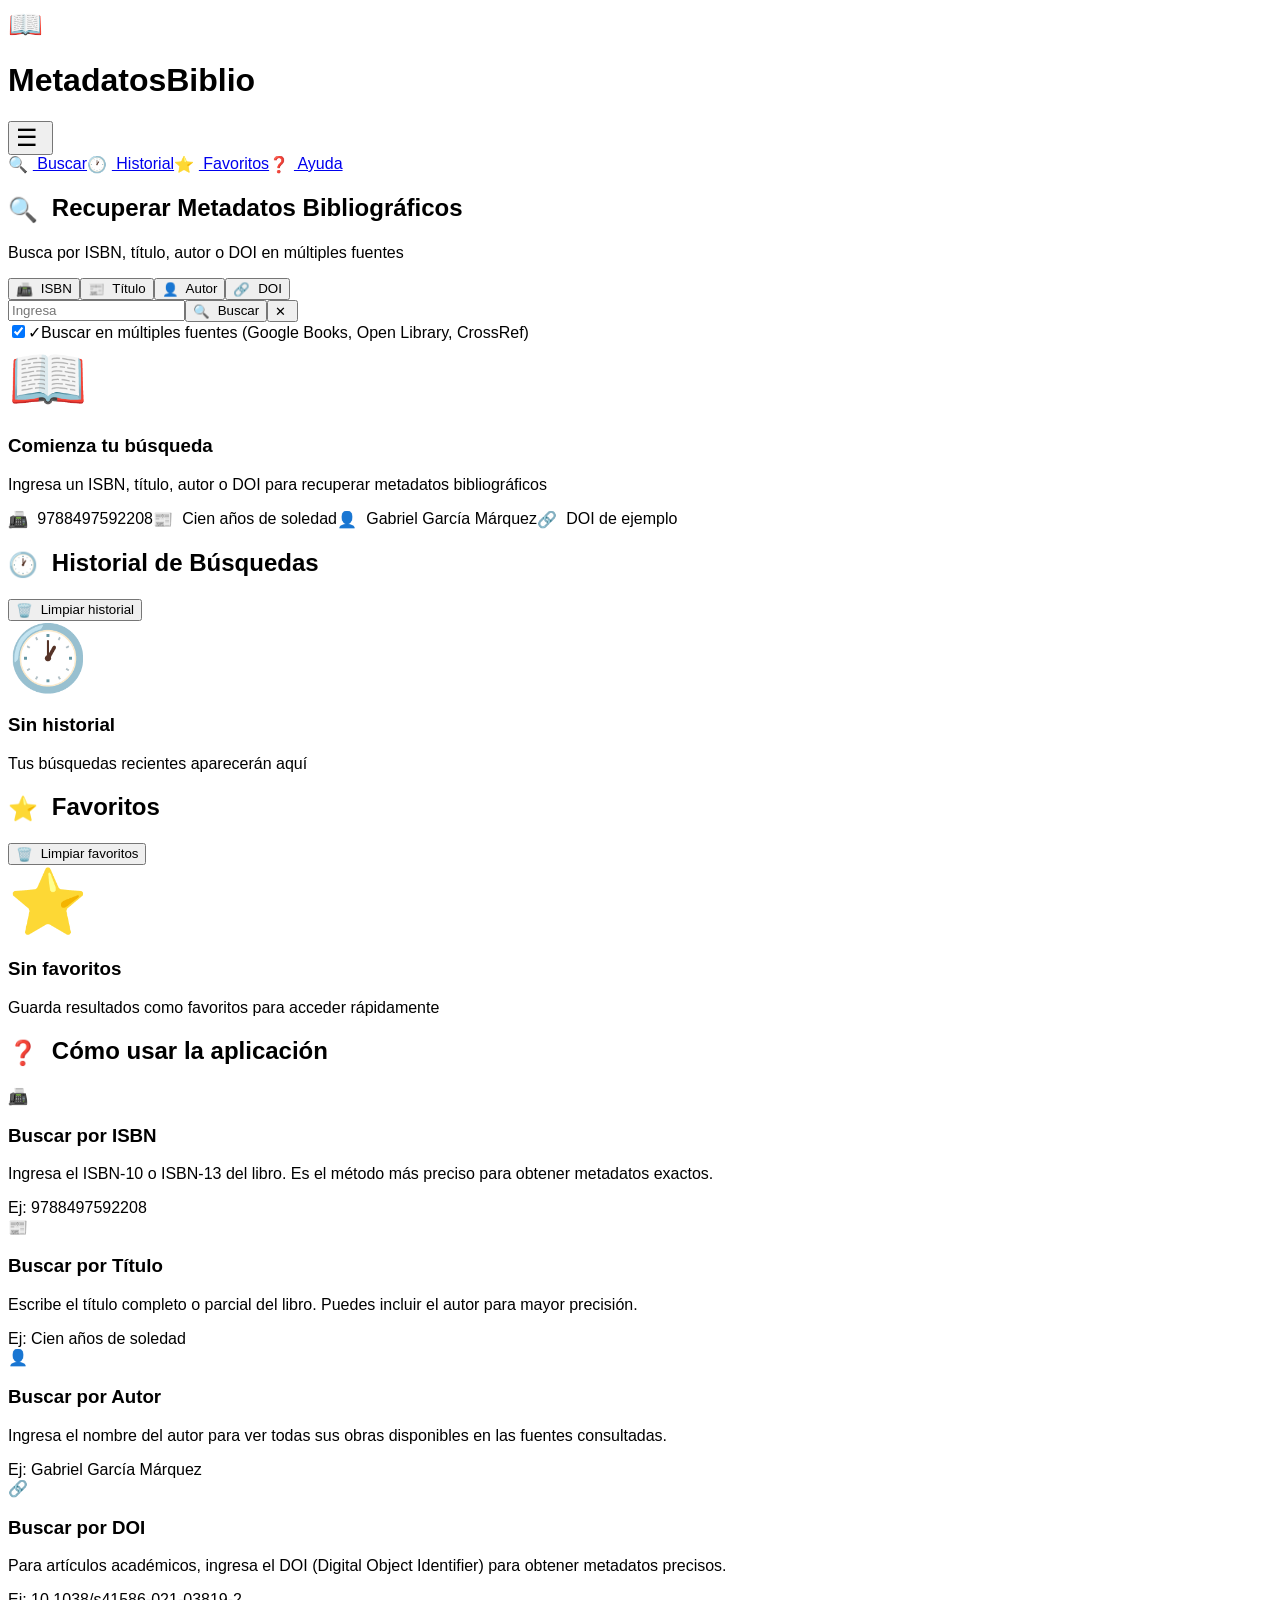
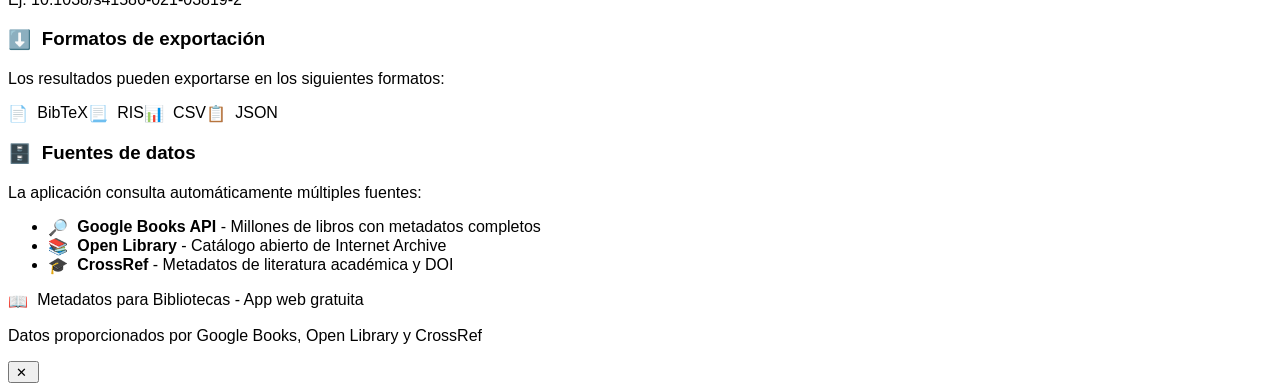
==== index.html @ c9fea76c "Versión final" ====
<!DOCTYPE html><html lang=es><head><meta charset=UTF-8><meta name=viewport content=width=device-width,initial-scale=1.0><meta name=theme-color content=#1a237e><title>Metadatos para Bibliotecas</title><link rel=manifest href=manifest.json><link rel=stylesheet href=css/styles.css><style>body{font-family:-apple-system,BlinkMacSystemFont,'Segoe UI',Roboto,'Helvetica Neue',Arial,sans-serif}.icon{font-style:normal;display:inline-block;margin-right:0.3em;vertical-align:middle}</style></head><body><header class=app-header><div class=header-content><div class=logo><span class=icon style=font-size:1.75rem>📖</span><h1>Metadatos<span>Biblio</span></h1></div><button class=menu-toggle id=menuToggle aria-label=Menú><span class=icon style=font-size:1.5rem>☰</span></button><nav class=main-nav id=mainNav><a href=#buscar class=nav-link active><span class=icon>🔍</span> Buscar</a><a href=#historial class=nav-link><span class=icon>🕐</span> Historial</a><a href=#favoritos class=nav-link><span class=icon>⭐</span> Favoritos</a><a href=#ayuda class=nav-link><span class=icon>❓</span> Ayuda</a></nav></div></header><main class=main-content><section id=buscar class=section active><div class=search-container><div class=search-box><h2><span class=icon>🔍</span> Recuperar Metadatos Bibliográficos</h2><p class=subtitle>Busca por ISBN, título, autor o DOI en múltiples fuentes</p><div class=search-tabs><button class=tab-btn active data-tab=isbn><span class=icon>📠</span> ISBN</button><button class=tab-btn data-tab=titulo><span class=icon>📰</span> Título</button><button class=tab-btn data-tab=autor><span class=icon>👤</span> Autor</button><button class=tab-btn data-tab=doi><span class=icon>🔗</span> DOI</button></div><div class=search-input-wrapper><input type=text id=searchInput placeholder=Ingresa ISBN (10 o 13 dígitos)... autocomplete=off><button id=searchBtn class=btn-primary><span class=icon>🔍</span> Buscar</button><button id=clearBtn class=btn-secondary title=Limpiar><span class=icon>✕</span></button></div><div class=search-options><label class=checkbox-label><input type=checkbox id=multiSource checked><span class=checkmark>✓</span>Buscar en múltiples fuentes (Google Books, Open Library, CrossRef)</label></div></div><div id=loadingState class=loading-state hidden><div class=spinner></div><p>Buscando en múltiples fuentes...</p><div class=source-indicators><span class=source-indicator data-source=google><span class=icon>🔎</span> Google Books</span><span class=source-indicator data-source=openlib><span class=icon>📚</span> Open Library</span><span class=source-indicator data-source=crossref><span class=icon>🎓</span> CrossRef</span></div></div><div id=resultsContainer class=results-container></div><div id=emptyState class=empty-state><span class=icon style=font-size:4rem;display:block;margin-bottom:1rem>📖</span><h3>Comienza tu búsqueda</h3><p>Ingresa un ISBN, título, autor o DOI para recuperar metadatos bibliográficos</p><div class=examples><span class=example-tag data-type=isbn data-value=9788497592208><span class=icon>📠</span> 9788497592208</span><span class=example-tag data-type=titulo data-value=Cien años de soledad><span class=icon>📰</span> Cien años de soledad</span><span class=example-tag data-type=autor data-value=Gabriel García Márquez><span class=icon>👤</span> Gabriel García Márquez</span><span class=example-tag data-type=doi data-value=10.1038/s41586-021-03819-2><span class=icon>🔗</span> DOI de ejemplo</span></div></div></div></section><section id=historial class=section><div class=section-header><h2><span class=icon>🕐</span> Historial de Búsquedas</h2><button id=clearHistory class=btn-text><span class=icon>🗑️</span> Limpiar historial</button></div><div id=historyList class=history-list></div><div id=historyEmpty class=empty-state><span class=icon style=font-size:4rem;display:block;margin-bottom:1rem>🕐</span><h3>Sin historial</h3><p>Tus búsquedas recientes aparecerán aquí</p></div></section><section id=favoritos class=section><div class=section-header><h2><span class=icon>⭐</span> Favoritos</h2><button id=clearFavorites class=btn-text><span class=icon>🗑️</span> Limpiar favoritos</button></div><div id=favoritesList class=results-grid></div><div id=favoritesEmpty class=empty-state><span class=icon style=font-size:4rem;display:block;margin-bottom:1rem>⭐</span><h3>Sin favoritos</h3><p>Guarda resultados como favoritos para acceder rápidamente</p></div></section><section id=ayuda class=section><div class=help-container><h2><span class=icon>❓</span> Cómo usar la aplicación</h2><div class=help-grid><div class=help-card><div class=help-icon><span class=icon>📠</span></div><h3>Buscar por ISBN</h3><p>Ingresa el ISBN-10 o ISBN-13 del libro. Es el método más preciso para obtener metadatos exactos.</p><div class=help-example>Ej: 9788497592208</div></div><div class=help-card><div class=help-icon><span class=icon>📰</span></div><h3>Buscar por Título</h3><p>Escribe el título completo o parcial del libro. Puedes incluir el autor para mayor precisión.</p><div class=help-example>Ej: Cien años de soledad</div></div><div class=help-card><div class=help-icon><span class=icon>👤</span></div><h3>Buscar por Autor</h3><p>Ingresa el nombre del autor para ver todas sus obras disponibles en las fuentes consultadas.</p><div class=help-example>Ej: Gabriel García Márquez</div></div><div class=help-card><div class=help-icon><span class=icon>🔗</span></div><h3>Buscar por DOI</h3><p>Para artículos académicos, ingresa el DOI (Digital Object Identifier) para obtener metadatos precisos.</p><div class=help-example>Ej: 10.1038/s41586-021-03819-2</div></div></div><div class=help-section><h3><span class=icon>⬇️</span> Formatos de exportación</h3><p>Los resultados pueden exportarse en los siguientes formatos:</p><div class=format-badges><span class=format-badge><span class=icon>📄</span> BibTeX</span><span class=format-badge><span class=icon>📃</span> RIS</span><span class=format-badge><span class=icon>📊</span> CSV</span><span class=format-badge><span class=icon>📋</span> JSON</span></div></div><div class=help-section><h3><span class=icon>🗄️</span> Fuentes de datos</h3><p>La aplicación consulta automáticamente múltiples fuentes:</p><ul class=source-list><li><span class=icon>🔎</span> <strong>Google Books API</strong> - Millones de libros con metadatos completos</li><li><span class=icon>📚</span> <strong>Open Library</strong> - Catálogo abierto de Internet Archive</li><li><span class=icon>🎓</span> <strong>CrossRef</strong> - Metadatos de literatura académica y DOI</li></ul></div></div></section></main><footer class=app-footer><p><span class=icon>📖</span> Metadatos para Bibliotecas - App web gratuita</p><p class=footer-note>Datos proporcionados por Google Books, Open Library y CrossRef</p></footer><div id=toastContainer class=toast-container></div><div id=detailModal class=modal><div class=modal-content><button class=modal-close id=modalClose><span class=icon>✕</span></button><div id=modalBody></div></div></div><script src=js/utils.js></script><script src=js/storage.js></script><script src=js/app.js></script><script>if('serviceWorker'in navigator){navigator.serviceWorker.register('sw.js').catch(console.error)}</script></body></html>
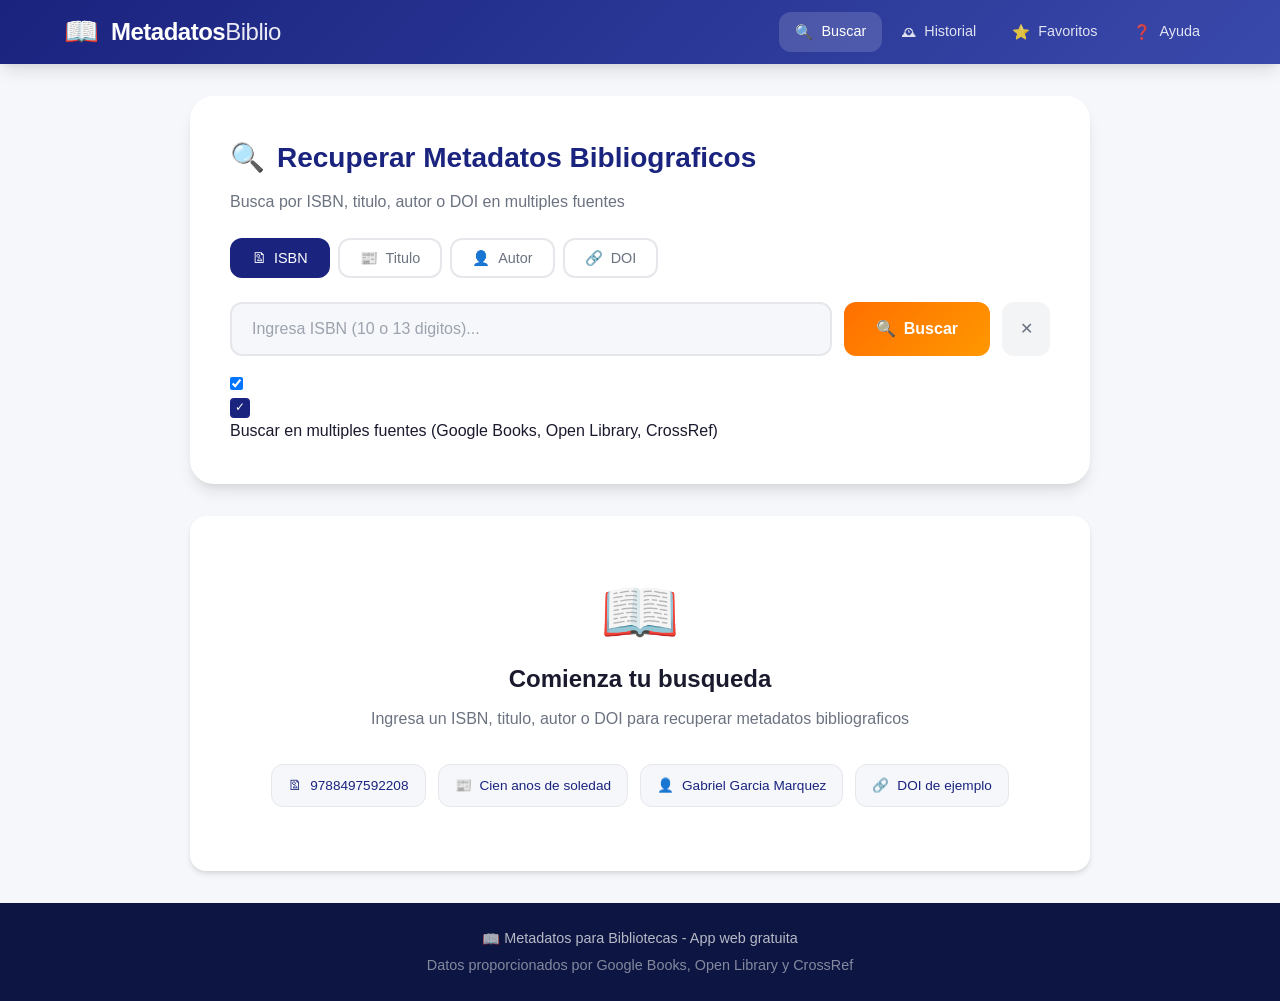
==== commit 6b5dd96f: "Versión final" ====
--- a/index.html
+++ b/index.html
@@ -1 +1,1573 @@
-<!DOCTYPE html><html lang=es><head><meta charset=UTF-8><meta name=viewport content=width=device-width,initial-scale=1.0><meta name=theme-color content=#1a237e><title>Metadatos para Bibliotecas</title><link rel=manifest href=manifest.json><link rel=stylesheet href=css/styles.css><style>body{font-family:-apple-system,BlinkMacSystemFont,'Segoe UI',Roboto,'Helvetica Neue',Arial,sans-serif}.icon{font-style:normal;display:inline-block;margin-right:0.3em;vertical-align:middle}</style></head><body><header class=app-header><div class=header-content><div class=logo><span class=icon style=font-size:1.75rem>📖</span><h1>Metadatos<span>Biblio</span></h1></div><button class=menu-toggle id=menuToggle aria-label=Menú><span class=icon style=font-size:1.5rem>☰</span></button><nav class=main-nav id=mainNav><a href=#buscar class=nav-link active><span class=icon>🔍</span> Buscar</a><a href=#historial class=nav-link><span class=icon>🕐</span> Historial</a><a href=#favoritos class=nav-link><span class=icon>⭐</span> Favoritos</a><a href=#ayuda class=nav-link><span class=icon>❓</span> Ayuda</a></nav></div></header><main class=main-content><section id=buscar class=section active><div class=search-container><div class=search-box><h2><span class=icon>🔍</span> Recuperar Metadatos Bibliográficos</h2><p class=subtitle>Busca por ISBN, título, autor o DOI en múltiples fuentes</p><div class=search-tabs><button class=tab-btn active data-tab=isbn><span class=icon>📠</span> ISBN</button><button class=tab-btn data-tab=titulo><span class=icon>📰</span> Título</button><button class=tab-btn data-tab=autor><span class=icon>👤</span> Autor</button><button class=tab-btn data-tab=doi><span class=icon>🔗</span> DOI</button></div><div class=search-input-wrapper><input type=text id=searchInput placeholder=Ingresa ISBN (10 o 13 dígitos)... autocomplete=off><button id=searchBtn class=btn-primary><span class=icon>🔍</span> Buscar</button><button id=clearBtn class=btn-secondary title=Limpiar><span class=icon>✕</span></button></div><div class=search-options><label class=checkbox-label><input type=checkbox id=multiSource checked><span class=checkmark>✓</span>Buscar en múltiples fuentes (Google Books, Open Library, CrossRef)</label></div></div><div id=loadingState class=loading-state hidden><div class=spinner></div><p>Buscando en múltiples fuentes...</p><div class=source-indicators><span class=source-indicator data-source=google><span class=icon>🔎</span> Google Books</span><span class=source-indicator data-source=openlib><span class=icon>📚</span> Open Library</span><span class=source-indicator data-source=crossref><span class=icon>🎓</span> CrossRef</span></div></div><div id=resultsContainer class=results-container></div><div id=emptyState class=empty-state><span class=icon style=font-size:4rem;display:block;margin-bottom:1rem>📖</span><h3>Comienza tu búsqueda</h3><p>Ingresa un ISBN, título, autor o DOI para recuperar metadatos bibliográficos</p><div class=examples><span class=example-tag data-type=isbn data-value=9788497592208><span class=icon>📠</span> 9788497592208</span><span class=example-tag data-type=titulo data-value=Cien años de soledad><span class=icon>📰</span> Cien años de soledad</span><span class=example-tag data-type=autor data-value=Gabriel García Márquez><span class=icon>👤</span> Gabriel García Márquez</span><span class=example-tag data-type=doi data-value=10.1038/s41586-021-03819-2><span class=icon>🔗</span> DOI de ejemplo</span></div></div></div></section><section id=historial class=section><div class=section-header><h2><span class=icon>🕐</span> Historial de Búsquedas</h2><button id=clearHistory class=btn-text><span class=icon>🗑️</span> Limpiar historial</button></div><div id=historyList class=history-list></div><div id=historyEmpty class=empty-state><span class=icon style=font-size:4rem;display:block;margin-bottom:1rem>🕐</span><h3>Sin historial</h3><p>Tus búsquedas recientes aparecerán aquí</p></div></section><section id=favoritos class=section><div class=section-header><h2><span class=icon>⭐</span> Favoritos</h2><button id=clearFavorites class=btn-text><span class=icon>🗑️</span> Limpiar favoritos</button></div><div id=favoritesList class=results-grid></div><div id=favoritesEmpty class=empty-state><span class=icon style=font-size:4rem;display:block;margin-bottom:1rem>⭐</span><h3>Sin favoritos</h3><p>Guarda resultados como favoritos para acceder rápidamente</p></div></section><section id=ayuda class=section><div class=help-container><h2><span class=icon>❓</span> Cómo usar la aplicación</h2><div class=help-grid><div class=help-card><div class=help-icon><span class=icon>📠</span></div><h3>Buscar por ISBN</h3><p>Ingresa el ISBN-10 o ISBN-13 del libro. Es el método más preciso para obtener metadatos exactos.</p><div class=help-example>Ej: 9788497592208</div></div><div class=help-card><div class=help-icon><span class=icon>📰</span></div><h3>Buscar por Título</h3><p>Escribe el título completo o parcial del libro. Puedes incluir el autor para mayor precisión.</p><div class=help-example>Ej: Cien años de soledad</div></div><div class=help-card><div class=help-icon><span class=icon>👤</span></div><h3>Buscar por Autor</h3><p>Ingresa el nombre del autor para ver todas sus obras disponibles en las fuentes consultadas.</p><div class=help-example>Ej: Gabriel García Márquez</div></div><div class=help-card><div class=help-icon><span class=icon>🔗</span></div><h3>Buscar por DOI</h3><p>Para artículos académicos, ingresa el DOI (Digital Object Identifier) para obtener metadatos precisos.</p><div class=help-example>Ej: 10.1038/s41586-021-03819-2</div></div></div><div class=help-section><h3><span class=icon>⬇️</span> Formatos de exportación</h3><p>Los resultados pueden exportarse en los siguientes formatos:</p><div class=format-badges><span class=format-badge><span class=icon>📄</span> BibTeX</span><span class=format-badge><span class=icon>📃</span> RIS</span><span class=format-badge><span class=icon>📊</span> CSV</span><span class=format-badge><span class=icon>📋</span> JSON</span></div></div><div class=help-section><h3><span class=icon>🗄️</span> Fuentes de datos</h3><p>La aplicación consulta automáticamente múltiples fuentes:</p><ul class=source-list><li><span class=icon>🔎</span> <strong>Google Books API</strong> - Millones de libros con metadatos completos</li><li><span class=icon>📚</span> <strong>Open Library</strong> - Catálogo abierto de Internet Archive</li><li><span class=icon>🎓</span> <strong>CrossRef</strong> - Metadatos de literatura académica y DOI</li></ul></div></div></section></main><footer class=app-footer><p><span class=icon>📖</span> Metadatos para Bibliotecas - App web gratuita</p><p class=footer-note>Datos proporcionados por Google Books, Open Library y CrossRef</p></footer><div id=toastContainer class=toast-container></div><div id=detailModal class=modal><div class=modal-content><button class=modal-close id=modalClose><span class=icon>✕</span></button><div id=modalBody></div></div></div><script src=js/utils.js></script><script src=js/storage.js></script><script src=js/app.js></script><script>if('serviceWorker'in navigator){navigator.serviceWorker.register('sw.js').catch(console.error)}</script></body></html>+<!DOCTYPE html>
+<html lang="es">
+<head>
+<meta charset="UTF-8">
+<meta name="viewport" content="width=device-width,initial-scale=1.0">
+<meta name="theme-color" content="#1a237e">
+<title>Metadatos para Bibliotecas</title>
+<link rel="manifest" href="manifest.json">
+<style>
+/* ============================================
+   METADATOS PARA BIBLIOTECAS - ESTILOS
+   ============================================ */
+
+/* CSS Variables */
+:root {
+    --primary: #1a237e;
+    --primary-light: #3949ab;
+    --primary-dark: #0d1642;
+    --secondary: #ff6f00;
+    --secondary-light: #ff9800;
+    --accent: #00bcd4;
+    --success: #4caf50;
+    --warning: #ff9800;
+    --error: #f44336;
+    --bg: #f5f7fa;
+    --surface: #ffffff;
+    --surface-hover: #f8f9fa;
+    --text-primary: #1a1a2e;
+    --text-secondary: #6b7280;
+    --text-muted: #9ca3af;
+    --border: #e5e7eb;
+    --border-light: #f3f4f6;
+    --shadow-sm: 0 1px 2px rgba(0,0,0,0.05);
+    --shadow: 0 4px 6px -1px rgba(0,0,0,0.1), 0 2px 4px -1px rgba(0,0,0,0.06);
+    --shadow-lg: 0 10px 15px -3px rgba(0,0,0,0.1), 0 4px 6px -2px rgba(0,0,0,0.05);
+    --shadow-xl: 0 20px 25px -5px rgba(0,0,0,0.1), 0 10px 10px -5px rgba(0,0,0,0.04);
+    --radius-sm: 6px;
+    --radius: 12px;
+    --radius-lg: 16px;
+    --radius-xl: 24px;
+    --transition: all 0.3s cubic-bezier(0.4, 0, 0.2, 1);
+    --header-height: 64px;
+}
+
+/* Reset & Base */
+*, *::before, *::after {
+    margin: 0;
+    padding: 0;
+    box-sizing: border-box;
+}
+
+html {
+    scroll-behavior: smooth;
+    -webkit-font-smoothing: antialiased;
+    -moz-osx-font-smoothing: grayscale;
+}
+
+body {
+    font-family: -apple-system, BlinkMacSystemFont, 'Segoe UI', Roboto, 'Helvetica Neue', Arial, sans-serif;
+    background: var(--bg);
+    color: var(--text-primary);
+    line-height: 1.6;
+    min-height: 100vh;
+    display: flex;
+    flex-direction: column;
+}
+
+/* ============================================
+   HEADER
+   ============================================ */
+.app-header {
+    background: linear-gradient(135deg, var(--primary) 0%, var(--primary-light) 100%);
+    color: white;
+    position: sticky;
+    top: 0;
+    z-index: 1000;
+    box-shadow: var(--shadow-lg);
+}
+
+.header-content {
+    max-width: 1200px;
+    margin: 0 auto;
+    padding: 0 1.5rem;
+    height: var(--header-height);
+    display: flex;
+    align-items: center;
+    justify-content: space-between;
+}
+
+.logo {
+    display: flex;
+    align-items: center;
+    gap: 0.75rem;
+}
+
+.logo i {
+    font-size: 1.75rem;
+    color: var(--secondary-light);
+}
+
+.logo h1 {
+    font-size: 1.5rem;
+    font-weight: 700;
+    letter-spacing: -0.5px;
+}
+
+.logo h1 span {
+    font-weight: 300;
+    opacity: 0.9;
+}
+
+.menu-toggle {
+    display: none;
+    background: none;
+    border: none;
+    color: white;
+    font-size: 1.5rem;
+    cursor: pointer;
+    padding: 0.5rem;
+    border-radius: var(--radius-sm);
+    transition: var(--transition);
+}
+
+.menu-toggle:hover {
+    background: rgba(255,255,255,0.15);
+}
+
+.main-nav {
+    display: flex;
+    gap: 0.25rem;
+}
+
+.nav-link {
+    color: rgba(255,255,255,0.85);
+    text-decoration: none;
+    padding: 0.5rem 1rem;
+    border-radius: var(--radius);
+    font-weight: 500;
+    font-size: 0.9rem;
+    display: flex;
+    align-items: center;
+    gap: 0.5rem;
+    transition: var(--transition);
+}
+
+.nav-link:hover,
+.nav-link.active {
+    color: white;
+    background: rgba(255,255,255,0.15);
+}
+
+/* ============================================
+   MAIN CONTENT & SECTIONS
+   ============================================ */
+.main-content {
+    flex: 1;
+    max-width: 1200px;
+    width: 100%;
+    margin: 0 auto;
+    padding: 2rem 1.5rem;
+}
+
+.section {
+    display: none;
+    animation: fadeIn 0.4s ease;
+}
+
+.section.active {
+    display: block;
+}
+
+@keyframes fadeIn {
+    from { opacity: 0; transform: translateY(10px); }
+    to { opacity: 1; transform: translateY(0); }
+}
+
+.section-header {
+    display: flex;
+    justify-content: space-between;
+    align-items: center;
+    margin-bottom: 1.5rem;
+    padding-bottom: 1rem;
+    border-bottom: 2px solid var(--border-light);
+}
+
+.section-header h2 {
+    font-size: 1.5rem;
+    color: var(--primary);
+    display: flex;
+    align-items: center;
+    gap: 0.5rem;
+}
+
+/* ============================================
+   SEARCH BOX
+   ============================================ */
+.search-container {
+    max-width: 900px;
+    margin: 0 auto;
+}
+
+.search-box {
+    background: var(--surface);
+    border-radius: var(--radius-xl);
+    padding: 2.5rem;
+    box-shadow: var(--shadow-lg);
+    margin-bottom: 2rem;
+}
+
+.search-box h2 {
+    font-size: 1.75rem;
+    color: var(--primary);
+    margin-bottom: 0.5rem;
+    display: flex;
+    align-items: center;
+    gap: 0.75rem;
+}
+
+.subtitle {
+    color: var(--text-secondary);
+    margin-bottom: 1.5rem;
+    font-size: 1rem;
+}
+
+/* Search Tabs */
+.search-tabs {
+    display: flex;
+    gap: 0.5rem;
+    margin-bottom: 1.5rem;
+    flex-wrap: wrap;
+}
+
+.tab-btn {
+    padding: 0.625rem 1.25rem;
+    border: 2px solid var(--border);
+    background: var(--surface);
+    border-radius: var(--radius);
+    font-family: inherit;
+    font-size: 0.9rem;
+    font-weight: 500;
+    color: var(--text-secondary);
+    cursor: pointer;
+    display: flex;
+    align-items: center;
+    gap: 0.5rem;
+    transition: var(--transition);
+}
+
+.tab-btn:hover {
+    border-color: var(--primary-light);
+    color: var(--primary);
+}
+
+.tab-btn.active {
+    background: var(--primary);
+    border-color: var(--primary);
+    color: white;
+}
+
+/* Search Input */
+.search-input-wrapper {
+    display: flex;
+    gap: 0.75rem;
+    margin-bottom: 1rem;
+}
+
+#searchInput {
+    flex: 1;
+    padding: 1rem 1.25rem;
+    border: 2px solid var(--border);
+    border-radius: var(--radius);
+    font-family: inherit;
+    font-size: 1rem;
+    color: var(--text-primary);
+    background: var(--bg);
+    transition: var(--transition);
+}
+
+#searchInput:focus {
+    outline: none;
+    border-color: var(--primary-light);
+    background: var(--surface);
+    box-shadow: 0 0 0 3px rgba(26, 35, 126, 0.1);
+}
+
+#searchInput::placeholder {
+    color: var(--text-muted);
+}
+
+.btn-primary {
+    padding: 1rem 2rem;
+    background: linear-gradient(135deg, var(--secondary) 0%, var(--secondary-light) 100%);
+    color: white;
+    border: none;
+    border-radius: var(--radius);
+    font-family: inherit;
+    font-size: 1rem;
+    font-weight: 600;
+    cursor: pointer;
+    display: flex;
+    align-items: center;
+    gap: 0.5rem;
+    transition: var(--transition);
+    white-space: nowrap;
+}
+
+.btn-primary:hover {
+    transform: translateY(-2px);
+    box-shadow: var(--shadow-lg);
+}
+
+.btn-primary:active {
+    transform: translateY(0);
+}
+
+.btn-secondary {
+    padding: 1rem;
+    background: var(--border-light);
+    color: var(--text-secondary);
+    border: none;
+    border-radius: var(--radius);
+    font-family: inherit;
+    font-size: 1rem;
+    cursor: pointer;
+    display: flex;
+    align-items: center;
+    justify-content: center;
+    transition: var(--transition);
+    width: 48px;
+}
+
+.btn-secondary:hover {
+    background: var(--error);
+    color: white;
+}
+
+.btn-text {
+    background: none;
+    border: none;
+    color: var(--error);
+    font-family: inherit;
+    font-size: 0.875rem;
+    cursor: pointer;
+    display: flex;
+    align-items: center;
+    gap: 0.5rem;
+    padding: 0.5rem;
+    border-radius: var(--radius-sm);
+    transition: var(--transition);
+}
+
+.btn-text:hover {
+    background: rgba(244, 67, 54, 0.1);
+}
+
+/* Iconos (emojis) */
+.icon {
+    display: inline-block;
+    vertical-align: middle;
+    line-height: 1;
+}
+
+/* Checkmark personalizado */
+.checkmark {
+    width: 20px;
+    height: 20px;
+    border: 2px solid var(--border);
+    border-radius: 4px;
+    display: flex;
+    align-items: center;
+    justify-content: center;
+    transition: var(--transition);
+    flex-shrink: 0;
+    font-size: 12px;
+    color: transparent;
+}
+
+.checkbox-label input:checked + .checkmark {
+    background: var(--primary);
+    border-color: var(--primary);
+    color: white;
+}
+
+/* ============================================
+   LOADING STATE
+   ============================================ */
+.loading-state {
+    text-align: center;
+    padding: 3rem;
+    background: var(--surface);
+    border-radius: var(--radius-lg);
+    box-shadow: var(--shadow);
+}
+
+.loading-state.hidden {
+    display: none;
+}
+
+.spinner {
+    width: 50px;
+    height: 50px;
+    border: 4px solid var(--border-light);
+    border-top-color: var(--primary);
+    border-radius: 50%;
+    animation: spin 1s linear infinite;
+    margin: 0 auto 1.5rem;
+}
+
+@keyframes spin {
+    to { transform: rotate(360deg); }
+}
+
+.loading-state p {
+    color: var(--text-secondary);
+    font-size: 1.1rem;
+    margin-bottom: 1.5rem;
+}
+
+.source-indicators {
+    display: flex;
+    justify-content: center;
+    gap: 1rem;
+    flex-wrap: wrap;
+}
+
+.source-indicator {
+    padding: 0.5rem 1rem;
+    background: var(--bg);
+    border-radius: var(--radius);
+    font-size: 0.85rem;
+    color: var(--text-muted);
+    display: flex;
+    align-items: center;
+    gap: 0.5rem;
+    transition: var(--transition);
+}
+
+.source-indicator.searching {
+    color: var(--primary);
+    background: rgba(26, 35, 126, 0.1);
+    animation: pulse 1.5s ease infinite;
+}
+
+.source-indicator.found {
+    color: var(--success);
+    background: rgba(76, 175, 80, 0.1);
+}
+
+.source-indicator.not-found {
+    color: var(--text-muted);
+    opacity: 0.6;
+}
+
+@keyframes pulse {
+    0%, 100% { opacity: 1; }
+    50% { opacity: 0.5; }
+}
+
+/* ============================================
+   EMPTY STATE
+   ============================================ */
+.empty-state {
+    text-align: center;
+    padding: 4rem 2rem;
+    background: var(--surface);
+    border-radius: var(--radius-lg);
+    box-shadow: var(--shadow);
+}
+
+.empty-state.hidden {
+    display: none;
+}
+
+.empty-state > i {
+    font-size: 4rem;
+    color: var(--border);
+    margin-bottom: 1.5rem;
+}
+
+.empty-state h3 {
+    font-size: 1.5rem;
+    color: var(--text-primary);
+    margin-bottom: 0.5rem;
+}
+
+.empty-state p {
+    color: var(--text-secondary);
+    margin-bottom: 2rem;
+}
+
+.examples {
+    display: flex;
+    flex-wrap: wrap;
+    justify-content: center;
+    gap: 0.75rem;
+}
+
+.example-tag {
+    padding: 0.625rem 1rem;
+    background: var(--bg);
+    border: 1px solid var(--border);
+    border-radius: var(--radius);
+    font-size: 0.85rem;
+    color: var(--primary);
+    cursor: pointer;
+    display: flex;
+    align-items: center;
+    gap: 0.5rem;
+    transition: var(--transition);
+}
+
+.example-tag:hover {
+    background: var(--primary);
+    color: white;
+    border-color: var(--primary);
+    transform: translateY(-2px);
+}
+
+/* ============================================
+   RESULTS
+   ============================================ */
+.results-container {
+    display: flex;
+    flex-direction: column;
+    gap: 1rem;
+}
+
+.results-container.hidden {
+    display: none;
+}
+
+.result-card {
+    background: var(--surface);
+    border-radius: var(--radius-lg);
+    box-shadow: var(--shadow);
+    overflow: hidden;
+    transition: var(--transition);
+    border: 1px solid var(--border-light);
+}
+
+.result-card:hover {
+    box-shadow: var(--shadow-lg);
+    transform: translateY(-2px);
+}
+
+.result-header {
+    display: flex;
+    gap: 1.5rem;
+    padding: 1.5rem;
+}
+
+.result-cover {
+    width: 120px;
+    height: 170px;
+    flex-shrink: 0;
+    border-radius: var(--radius-sm);
+    overflow: hidden;
+    background: linear-gradient(135deg, var(--primary-light) 0%, var(--primary) 100%);
+    display: flex;
+    align-items: center;
+    justify-content: center;
+    box-shadow: var(--shadow);
+}
+
+.result-cover img {
+    width: 100%;
+    height: 100%;
+    object-fit: cover;
+}
+
+.result-cover .no-cover {
+    color: rgba(255,255,255,0.7);
+    font-size: 2.5rem;
+}
+
+.result-info {
+    flex: 1;
+    min-width: 0;
+}
+
+.result-title {
+    font-size: 1.25rem;
+    font-weight: 700;
+    color: var(--text-primary);
+    margin-bottom: 0.5rem;
+    line-height: 1.3;
+}
+
+.result-authors {
+    font-size: 1rem;
+    color: var(--primary);
+    font-weight: 500;
+    margin-bottom: 0.75rem;
+}
+
+.result-meta {
+    display: flex;
+    flex-wrap: wrap;
+    gap: 0.75rem;
+    margin-bottom: 1rem;
+}
+
+.meta-tag {
+    padding: 0.375rem 0.75rem;
+    background: var(--bg);
+    border-radius: var(--radius-sm);
+    font-size: 0.8rem;
+    color: var(--text-secondary);
+    display: flex;
+    align-items: center;
+    gap: 0.375rem;
+}
+
+.meta-tag i {
+    color: var(--primary-light);
+    font-size: 0.75rem;
+}
+
+.result-source {
+    display: inline-flex;
+    align-items: center;
+    gap: 0.5rem;
+    padding: 0.375rem 0.875rem;
+    border-radius: var(--radius-sm);
+    font-size: 0.8rem;
+    font-weight: 500;
+}
+
+.source-google { background: rgba(66, 133, 244, 0.1); color: #4285f4; }
+.source-openlib { background: rgba(255, 111, 0, 0.1); color: #e65100; }
+.source-crossref { background: rgba(0, 188, 212, 0.1); color: #00838f; }
+
+.result-description {
+    color: var(--text-secondary);
+    font-size: 0.9rem;
+    line-height: 1.6;
+    margin-bottom: 1rem;
+    display: -webkit-box;
+    -webkit-line-clamp: 3;
+    -webkit-box-orient: vertical;
+    overflow: hidden;
+}
+
+.result-actions {
+    display: flex;
+    gap: 0.5rem;
+    flex-wrap: wrap;
+}
+
+.btn-action {
+    padding: 0.5rem 1rem;
+    border: 1px solid var(--border);
+    background: var(--surface);
+    border-radius: var(--radius-sm);
+    font-family: inherit;
+    font-size: 0.85rem;
+    color: var(--text-secondary);
+    cursor: pointer;
+    display: flex;
+    align-items: center;
+    gap: 0.375rem;
+    transition: var(--transition);
+}
+
+.btn-action:hover {
+    background: var(--primary);
+    color: white;
+    border-color: var(--primary);
+}
+
+.btn-action.favorite {
+    color: var(--secondary);
+    border-color: var(--secondary-light);
+}
+
+.btn-action.favorite:hover,
+.btn-action.favorite.active {
+    background: var(--secondary);
+    color: white;
+}
+
+/* Result Footer */
+.result-footer {
+    padding: 1rem 1.5rem;
+    background: var(--bg);
+    border-top: 1px solid var(--border-light);
+    display: flex;
+    justify-content: space-between;
+    align-items: center;
+    flex-wrap: wrap;
+    gap: 0.75rem;
+}
+
+.export-buttons {
+    display: flex;
+    gap: 0.5rem;
+    flex-wrap: wrap;
+}
+
+.btn-export {
+    padding: 0.375rem 0.75rem;
+    border: 1px solid var(--border);
+    background: var(--surface);
+    border-radius: var(--radius-sm);
+    font-family: inherit;
+    font-size: 0.8rem;
+    color: var(--text-secondary);
+    cursor: pointer;
+    display: flex;
+    align-items: center;
+    gap: 0.375rem;
+    transition: var(--transition);
+}
+
+.btn-export:hover {
+    background: var(--primary);
+    color: white;
+    border-color: var(--primary);
+}
+
+.result-date {
+    font-size: 0.8rem;
+    color: var(--text-muted);
+}
+
+/* Results Grid (for favorites) */
+.results-grid {
+    display: grid;
+    grid-template-columns: repeat(auto-fill, minmax(300px, 1fr));
+    gap: 1.5rem;
+}
+
+.results-grid .result-card {
+    display: flex;
+    flex-direction: column;
+}
+
+.results-grid .result-header {
+    flex-direction: column;
+    align-items: center;
+    text-align: center;
+}
+
+.results-grid .result-cover {
+    width: 100px;
+    height: 140px;
+}
+
+/* ============================================
+   HISTORY LIST
+   ============================================ */
+.history-list {
+    display: flex;
+    flex-direction: column;
+    gap: 0.75rem;
+}
+
+.history-list.hidden {
+    display: none;
+}
+
+.history-item {
+    background: var(--surface);
+    border-radius: var(--radius);
+    padding: 1rem 1.5rem;
+    display: flex;
+    align-items: center;
+    gap: 1rem;
+    box-shadow: var(--shadow-sm);
+    border: 1px solid var(--border-light);
+    cursor: pointer;
+    transition: var(--transition);
+}
+
+.history-item:hover {
+    box-shadow: var(--shadow);
+    border-color: var(--primary-light);
+}
+
+.history-icon {
+    width: 40px;
+    height: 40px;
+    border-radius: var(--radius);
+    background: var(--bg);
+    display: flex;
+    align-items: center;
+    justify-content: center;
+    color: var(--primary);
+    flex-shrink: 0;
+}
+
+.history-info {
+    flex: 1;
+    min-width: 0;
+}
+
+.history-query {
+    font-weight: 600;
+    color: var(--text-primary);
+    margin-bottom: 0.25rem;
+    white-space: nowrap;
+    overflow: hidden;
+    text-overflow: ellipsis;
+}
+
+.history-details {
+    font-size: 0.8rem;
+    color: var(--text-muted);
+    display: flex;
+    gap: 1rem;
+    flex-wrap: wrap;
+}
+
+.history-actions {
+    display: flex;
+    gap: 0.5rem;
+}
+
+.history-btn {
+    width: 36px;
+    height: 36px;
+    border: none;
+    background: var(--bg);
+    border-radius: var(--radius-sm);
+    color: var(--text-secondary);
+    cursor: pointer;
+    display: flex;
+    align-items: center;
+    justify-content: center;
+    transition: var(--transition);
+}
+
+.history-btn:hover {
+    background: var(--primary);
+    color: white;
+}
+
+.history-btn.delete:hover {
+    background: var(--error);
+}
+
+/* ============================================
+   HELP SECTION
+   ============================================ */
+.help-container {
+    max-width: 900px;
+    margin: 0 auto;
+}
+
+.help-container h2 {
+    font-size: 1.75rem;
+    color: var(--primary);
+    margin-bottom: 2rem;
+    display: flex;
+    align-items: center;
+    gap: 0.75rem;
+}
+
+.help-grid {
+    display: grid;
+    grid-template-columns: repeat(auto-fit, minmax(220px, 1fr));
+    gap: 1.5rem;
+    margin-bottom: 3rem;
+}
+
+.help-card {
+    background: var(--surface);
+    border-radius: var(--radius-lg);
+    padding: 2rem;
+    box-shadow: var(--shadow);
+    text-align: center;
+    transition: var(--transition);
+    border: 1px solid var(--border-light);
+}
+
+.help-card:hover {
+    transform: translateY(-4px);
+    box-shadow: var(--shadow-lg);
+}
+
+.help-icon {
+    width: 60px;
+    height: 60px;
+    border-radius: var(--radius);
+    background: linear-gradient(135deg, var(--primary-light) 0%, var(--primary) 100%);
+    color: white;
+    display: flex;
+    align-items: center;
+    justify-content: center;
+    font-size: 1.5rem;
+    margin: 0 auto 1rem;
+}
+
+.help-card h3 {
+    font-size: 1.1rem;
+    color: var(--text-primary);
+    margin-bottom: 0.75rem;
+}
+
+.help-card p {
+    font-size: 0.9rem;
+    color: var(--text-secondary);
+    line-height: 1.6;
+    margin-bottom: 1rem;
+}
+
+.help-example {
+    padding: 0.5rem 1rem;
+    background: var(--bg);
+    border-radius: var(--radius-sm);
+    font-size: 0.85rem;
+    color: var(--primary);
+    font-family: 'Courier New', monospace;
+    word-break: break-all;
+}
+
+.help-section {
+    background: var(--surface);
+    border-radius: var(--radius-lg);
+    padding: 2rem;
+    box-shadow: var(--shadow);
+    margin-bottom: 1.5rem;
+    border: 1px solid var(--border-light);
+}
+
+.help-section h3 {
+    font-size: 1.25rem;
+    color: var(--primary);
+    margin-bottom: 1rem;
+    display: flex;
+    align-items: center;
+    gap: 0.5rem;
+}
+
+.help-section p {
+    color: var(--text-secondary);
+    margin-bottom: 1rem;
+}
+
+.format-badges {
+    display: flex;
+    flex-wrap: wrap;
+    gap: 0.75rem;
+}
+
+.format-badge {
+    padding: 0.625rem 1.25rem;
+    background: var(--bg);
+    border: 1px solid var(--border);
+    border-radius: var(--radius);
+    font-size: 0.9rem;
+    color: var(--text-primary);
+    display: flex;
+    align-items: center;
+    gap: 0.5rem;
+}
+
+.format-badge i {
+    color: var(--primary);
+}
+
+.source-list {
+    list-style: none;
+    display: flex;
+    flex-direction: column;
+    gap: 0.75rem;
+}
+
+.source-list li {
+    padding: 0.875rem 1rem;
+    background: var(--bg);
+    border-radius: var(--radius);
+    display: flex;
+    align-items: center;
+    gap: 0.75rem;
+    font-size: 0.95rem;
+    color: var(--text-secondary);
+}
+
+.source-list li i {
+    color: var(--primary);
+    font-size: 1.1rem;
+    width: 24px;
+    text-align: center;
+}
+
+/* ============================================
+   MODAL
+   ============================================ */
+.modal {
+    display: none;
+    position: fixed;
+    top: 0;
+    left: 0;
+    right: 0;
+    bottom: 0;
+    background: rgba(0,0,0,0.6);
+    z-index: 2000;
+    align-items: center;
+    justify-content: center;
+    padding: 1rem;
+    backdrop-filter: blur(4px);
+}
+
+.modal.active {
+    display: flex;
+}
+
+.modal-content {
+    background: var(--surface);
+    border-radius: var(--radius-xl);
+    max-width: 700px;
+    width: 100%;
+    max-height: 90vh;
+    overflow-y: auto;
+    position: relative;
+    box-shadow: var(--shadow-xl);
+    animation: modalIn 0.3s ease;
+}
+
+@keyframes modalIn {
+    from { opacity: 0; transform: scale(0.95); }
+    to { opacity: 1; transform: scale(1); }
+}
+
+.modal-close {
+    position: absolute;
+    top: 1rem;
+    right: 1rem;
+    width: 40px;
+    height: 40px;
+    border: none;
+    background: var(--bg);
+    border-radius: 50%;
+    color: var(--text-secondary);
+    font-size: 1.1rem;
+    cursor: pointer;
+    display: flex;
+    align-items: center;
+    justify-content: center;
+    transition: var(--transition);
+    z-index: 10;
+}
+
+.modal-close:hover {
+    background: var(--error);
+    color: white;
+}
+
+.modal-body {
+    padding: 2rem;
+}
+
+.modal-cover {
+    width: 100%;
+    max-width: 200px;
+    height: 280px;
+    margin: 0 auto 1.5rem;
+    border-radius: var(--radius);
+    overflow: hidden;
+    box-shadow: var(--shadow-lg);
+}
+
+.modal-cover img {
+    width: 100%;
+    height: 100%;
+    object-fit: cover;
+}
+
+.modal-title {
+    font-size: 1.5rem;
+    font-weight: 700;
+    color: var(--text-primary);
+    margin-bottom: 0.5rem;
+    text-align: center;
+}
+
+.modal-authors {
+    font-size: 1.1rem;
+    color: var(--primary);
+    text-align: center;
+    margin-bottom: 1.5rem;
+}
+
+.detail-grid {
+    display: grid;
+    grid-template-columns: repeat(auto-fit, minmax(200px, 1fr));
+    gap: 1rem;
+    margin-bottom: 1.5rem;
+}
+
+.detail-item {
+    padding: 1rem;
+    background: var(--bg);
+    border-radius: var(--radius);
+}
+
+.detail-label {
+    font-size: 0.8rem;
+    color: var(--text-muted);
+    text-transform: uppercase;
+    letter-spacing: 0.5px;
+    margin-bottom: 0.25rem;
+}
+
+.detail-value {
+    font-size: 0.95rem;
+    color: var(--text-primary);
+    font-weight: 500;
+    word-break: break-word;
+}
+
+.modal-description {
+    padding: 1rem;
+    background: var(--bg);
+    border-radius: var(--radius);
+    font-size: 0.95rem;
+    color: var(--text-secondary);
+    line-height: 1.7;
+    margin-bottom: 1.5rem;
+}
+
+.modal-actions {
+    display: flex;
+    gap: 0.75rem;
+    flex-wrap: wrap;
+    justify-content: center;
+}
+
+/* ============================================
+   TOAST NOTIFICATIONS
+   ============================================ */
+.toast-container {
+    position: fixed;
+    bottom: 2rem;
+    right: 2rem;
+    z-index: 3000;
+    display: flex;
+    flex-direction: column;
+    gap: 0.75rem;
+    pointer-events: none;
+}
+
+.toast {
+    padding: 1rem 1.5rem;
+    border-radius: var(--radius);
+    color: white;
+    font-size: 0.95rem;
+    font-weight: 500;
+    display: flex;
+    align-items: center;
+    gap: 0.75rem;
+    box-shadow: var(--shadow-lg);
+    animation: toastIn 0.3s ease, toastOut 0.3s ease 2.7s;
+    pointer-events: all;
+    max-width: 400px;
+}
+
+.toast.success { background: var(--success); }
+.toast.error { background: var(--error); }
+.toast.warning { background: var(--warning); }
+.toast.info { background: var(--primary); }
+
+@keyframes toastIn {
+    from { opacity: 0; transform: translateX(100%); }
+    to { opacity: 1; transform: translateX(0); }
+}
+
+@keyframes toastOut {
+    from { opacity: 1; transform: translateX(0); }
+    to { opacity: 0; transform: translateX(100%); }
+}
+
+/* ============================================
+   FOOTER
+   ============================================ */
+.app-footer {
+    background: var(--primary-dark);
+    color: rgba(255,255,255,0.7);
+    text-align: center;
+    padding: 1.5rem;
+    margin-top: auto;
+}
+
+.app-footer p {
+    font-size: 0.9rem;
+}
+
+.footer-note {
+    font-size: 0.8rem;
+    opacity: 0.7;
+    margin-top: 0.25rem;
+}
+
+/* ============================================
+   RESPONSIVE DESIGN
+   ============================================ */
+@media (max-width: 768px) {
+    :root {
+        --header-height: 56px;
+    }
+
+    .header-content {
+        padding: 0 1rem;
+    }
+
+    .logo h1 {
+        font-size: 1.25rem;
+    }
+
+    .menu-toggle {
+        display: block;
+    }
+
+    .main-nav {
+        position: absolute;
+        top: var(--header-height);
+        left: 0;
+        right: 0;
+        background: var(--primary-dark);
+        flex-direction: column;
+        padding: 1rem;
+        gap: 0.25rem;
+        transform: translateY(-100%);
+        opacity: 0;
+        pointer-events: none;
+        transition: var(--transition);
+    }
+
+    .main-nav.active {
+        transform: translateY(0);
+        opacity: 1;
+        pointer-events: all;
+    }
+
+    .nav-link {
+        padding: 0.875rem 1rem;
+        border-radius: var(--radius-sm);
+    }
+
+    .main-content {
+        padding: 1rem;
+    }
+
+    .search-box {
+        padding: 1.5rem;
+        border-radius: var(--radius-lg);
+    }
+
+    .search-box h2 {
+        font-size: 1.35rem;
+    }
+
+    .search-tabs {
+        gap: 0.375rem;
+    }
+
+    .tab-btn {
+        padding: 0.5rem 0.875rem;
+        font-size: 0.85rem;
+    }
+
+    .search-input-wrapper {
+        flex-direction: column;
+    }
+
+    .btn-primary {
+        justify-content: center;
+    }
+
+    .btn-secondary {
+        width: 100%;
+        padding: 0.75rem;
+    }
+
+    .result-header {
+        flex-direction: column;
+        align-items: center;
+        text-align: center;
+        padding: 1.25rem;
+    }
+
+    .result-cover {
+        width: 100px;
+        height: 140px;
+    }
+
+    .result-actions {
+        justify-content: center;
+    }
+
+    .result-footer {
+        flex-direction: column;
+        align-items: stretch;
+    }
+
+    .export-buttons {
+        justify-content: center;
+    }
+
+    .help-grid {
+        grid-template-columns: 1fr;
+    }
+
+    .history-item {
+        padding: 1rem;
+    }
+
+    .history-actions {
+        flex-direction: column;
+    }
+
+    .toast-container {
+        left: 1rem;
+        right: 1rem;
+        bottom: 1rem;
+    }
+
+    .toast {
+        max-width: 100%;
+    }
+
+    .modal-content {
+        margin: 0.5rem;
+        max-height: 95vh;
+    }
+
+    .modal-body {
+        padding: 1.5rem;
+    }
+
+    .detail-grid {
+        grid-template-columns: 1fr;
+    }
+}
+
+@media (max-width: 480px) {
+    .search-box {
+        padding: 1.25rem;
+    }
+
+    .examples {
+        flex-direction: column;
+        align-items: stretch;
+    }
+
+    .example-tag {
+        justify-content: center;
+    }
+
+    .source-indicators {
+        flex-direction: column;
+        align-items: center;
+    }
+
+    .results-grid {
+        grid-template-columns: 1fr;
+    }
+}
+
+/* ============================================
+   UTILITIES
+   ============================================ */
+.hidden {
+    display: none !important;
+}
+
+.text-center {
+    text-align: center;
+}
+
+.mb-1 { margin-bottom: 0.5rem; }
+.mb-2 { margin-bottom: 1rem; }
+.mb-3 { margin-bottom: 1.5rem; }
+
+/* Scrollbar */
+::-webkit-scrollbar {
+    width: 8px;
+}
+
+::-webkit-scrollbar-track {
+    background: var(--bg);
+}
+
+::-webkit-scrollbar-thumb {
+    background: var(--border);
+    border-radius: 4px;
+}
+
+::-webkit-scrollbar-thumb:hover {
+    background: var(--text-muted);
+}
+
+/* Selection */
+::selection {
+    background: rgba(26, 35, 126, 0.2);
+    color: var(--primary-dark);
+}
+
+</style>
+</head>
+<body>
+<header class="app-header">
+<div class="header-content">
+<div class="logo">
+<span class="icon" style="font-size:1.75rem;">&#128214;</span>
+<h1>Metadatos<span>Biblio</span></h1>
+</div>
+<button class="menu-toggle" id="menuToggle" aria-label="Menu">
+<span class="icon" style="font-size:1.5rem;">&#9776;</span>
+</button>
+<nav class="main-nav" id="mainNav">
+<a href="#buscar" class="nav-link active"><span class="icon">&#128269;</span> Buscar</a>
+<a href="#historial" class="nav-link"><span class="icon">&#128368;</span> Historial</a>
+<a href="#favoritos" class="nav-link"><span class="icon">&#11088;</span> Favoritos</a>
+<a href="#ayuda" class="nav-link"><span class="icon">&#10067;</span> Ayuda</a>
+</nav>
+</div>
+</header>
+
+<main class="main-content">
+<section id="buscar" class="section active">
+<div class="search-container">
+<div class="search-box">
+<h2><span class="icon">&#128269;</span> Recuperar Metadatos Bibliograficos</h2>
+<p class="subtitle">Busca por ISBN, titulo, autor o DOI en multiples fuentes</p>
+<div class="search-tabs">
+<button class="tab-btn active" data-tab="isbn"><span class="icon">&#128443;</span> ISBN</button>
+<button class="tab-btn" data-tab="titulo"><span class="icon">&#128240;</span> Titulo</button>
+<button class="tab-btn" data-tab="autor"><span class="icon">&#128100;</span> Autor</button>
+<button class="tab-btn" data-tab="doi"><span class="icon">&#128279;</span> DOI</button>
+</div>
+<div class="search-input-wrapper">
+<input type="text" id="searchInput" placeholder="Ingresa ISBN (10 o 13 digitos)..." autocomplete="off">
+<button id="searchBtn" class="btn-primary"><span class="icon">&#128269;</span> Buscar</button>
+<button id="clearBtn" class="btn-secondary" title="Limpiar"><span class="icon">&#10005;</span></button>
+</div>
+<div class="search-options">
+<label class="checkbox-label">
+<input type="checkbox" id="multiSource" checked>
+<span class="checkmark">&#10003;</span>
+Buscar en multiples fuentes (Google Books, Open Library, CrossRef)
+</label>
+</div>
+</div>
+
+<div id="loadingState" class="loading-state hidden">
+<div class="spinner"></div>
+<p>Buscando en multiples fuentes...</p>
+<div class="source-indicators">
+<span class="source-indicator" data-source="google"><span class="icon">&#128270;</span> Google Books</span>
+<span class="source-indicator" data-source="openlib"><span class="icon">&#128218;</span> Open Library</span>
+<span class="source-indicator" data-source="crossref"><span class="icon">&#127891;</span> CrossRef</span>
+</div>
+</div>
+
+<div id="resultsContainer" class="results-container"></div>
+
+<div id="emptyState" class="empty-state">
+<span class="icon" style="font-size:4rem;display:block;margin-bottom:1rem;">&#128214;</span>
+<h3>Comienza tu busqueda</h3>
+<p>Ingresa un ISBN, titulo, autor o DOI para recuperar metadatos bibliograficos</p>
+<div class="examples">
+<span class="example-tag" data-type="isbn" data-value="9788497592208"><span class="icon">&#128443;</span> 9788497592208</span>
+<span class="example-tag" data-type="titulo" data-value="Cien anos de soledad"><span class="icon">&#128240;</span> Cien anos de soledad</span>
+<span class="example-tag" data-type="autor" data-value="Gabriel Garcia Marquez"><span class="icon">&#128100;</span> Gabriel Garcia Marquez</span>
+<span class="example-tag" data-type="doi" data-value="10.1038/s41586-021-03819-2"><span class="icon">&#128279;</span> DOI de ejemplo</span>
+</div>
+</div>
+</div>
+</section>
+
+<section id="historial" class="section">
+<div class="section-header">
+<h2><span class="icon">&#128368;</span> Historial de Busquedas</h2>
+<button id="clearHistory" class="btn-text"><span class="icon">&#128465;</span> Limpiar historial</button>
+</div>
+<div id="historyList" class="history-list"></div>
+<div id="historyEmpty" class="empty-state">
+<span class="icon" style="font-size:4rem;display:block;margin-bottom:1rem;">&#128368;</span>
+<h3>Sin historial</h3>
+<p>Tus busquedas recientes apareceran aqui</p>
+</div>
+</section>
+
+<section id="favoritos" class="section">
+<div class="section-header">
+<h2><span class="icon">&#11088;</span> Favoritos</h2>
+<button id="clearFavorites" class="btn-text"><span class="icon">&#128465;</span> Limpiar favoritos</button>
+</div>
+<div id="favoritesList" class="results-grid"></div>
+<div id="favoritesEmpty" class="empty-state">
+<span class="icon" style="font-size:4rem;display:block;margin-bottom:1rem;">&#11088;</span>
+<h3>Sin favoritos</h3>
+<p>Guarda resultados como favoritos para acceder rapidamente</p>
+</div>
+</section>
+
+<section id="ayuda" class="section">
+<div class="help-container">
+<h2><span class="icon">&#10067;</span> Como usar la aplicacion</h2>
+<div class="help-grid">
+<div class="help-card">
+<div class="help-icon"><span class="icon">&#128443;</span></div>
+<h3>Buscar por ISBN</h3>
+<p>Ingresa el ISBN-10 o ISBN-13 del libro. Es el metodo mas preciso para obtener metadatos exactos.</p>
+<div class="help-example">Ej: 9788497592208</div>
+</div>
+<div class="help-card">
+<div class="help-icon"><span class="icon">&#128240;</span></div>
+<h3>Buscar por Titulo</h3>
+<p>Escribe el titulo completo o parcial del libro. Puedes incluir el autor para mayor precision.</p>
+<div class="help-example">Ej: Cien anos de soledad</div>
+</div>
+<div class="help-card">
+<div class="help-icon"><span class="icon">&#128100;</span></div>
+<h3>Buscar por Autor</h3>
+<p>Ingresa el nombre del autor para ver todas sus obras disponibles en las fuentes consultadas.</p>
+<div class="help-example">Ej: Gabriel Garcia Marquez</div>
+</div>
+<div class="help-card">
+<div class="help-icon"><span class="icon">&#128279;</span></div>
+<h3>Buscar por DOI</h3>
+<p>Para articulos academicos, ingresa el DOI (Digital Object Identifier) para obtener metadatos precisos.</p>
+<div class="help-example">Ej: 10.1038/s41586-021-03819-2</div>
+</div>
+</div>
+<div class="help-section">
+<h3><span class="icon">&#11015;</span> Formatos de exportacion</h3>
+<p>Los resultados pueden exportarse en los siguientes formatos:</p>
+<div class="format-badges">
+<span class="format-badge"><span class="icon">&#128196;</span> BibTeX</span>
+<span class="format-badge"><span class="icon">&#128195;</span> RIS</span>
+<span class="format-badge"><span class="icon">&#128202;</span> CSV</span>
+<span class="format-badge"><span class="icon">&#128203;</span> JSON</span>
+</div>
+</div>
+<div class="help-section">
+<h3><span class="icon">&#128451;</span> Fuentes de datos</h3>
+<p>La aplicacion consulta automaticamente multiples fuentes:</p>
+<ul class="source-list">
+<li><span class="icon">&#128270;</span> <strong>Google Books API</strong> - Millones de libros con metadatos completos</li>
+<li><span class="icon">&#128218;</span> <strong>Open Library</strong> - Catalogo abierto de Internet Archive</li>
+<li><span class="icon">&#127891;</span> <strong>CrossRef</strong> - Metadatos de literatura academica y DOI</li>
+</ul>
+</div>
+</div>
+</section>
+</main>
+
+<footer class="app-footer">
+<p><span class="icon">&#128214;</span> Metadatos para Bibliotecas - App web gratuita</p>
+<p class="footer-note">Datos proporcionados por Google Books, Open Library y CrossRef</p>
+</footer>
+
+<div id="toastContainer" class="toast-container"></div>
+<div id="detailModal" class="modal">
+<div class="modal-content">
+<button class="modal-close" id="modalClose"><span class="icon">&#10005;</span></button>
+<div id="modalBody"></div>
+</div>
+</div>
+
+<script src="js/utils.js"></script>
+<script src="js/storage.js"></script>
+<script src="js/app.js"></script>
+<script>
+if('serviceWorker' in navigator){
+navigator.serviceWorker.register('sw.js').catch(console.error);
+}
+</script>
+</body>
+</html>
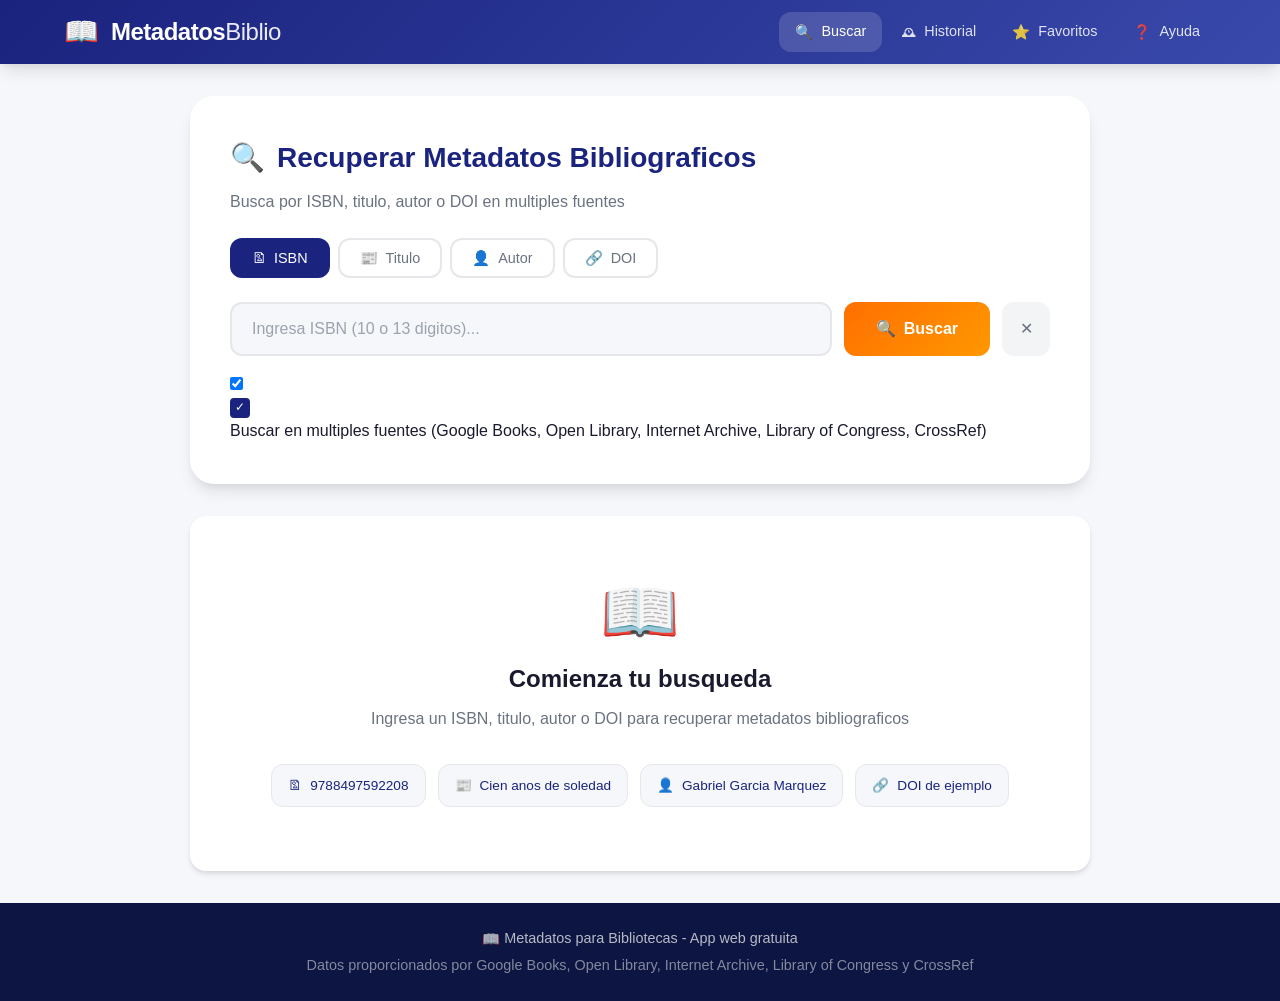
==== commit fe07d46c: "Add files via upload Agrega fuentes Internet Archive y Library of Congress (5 fuentes)" ====
--- a/index.html
+++ b/index.html
@@ -5,7 +5,6 @@
 <meta name="viewport" content="width=device-width,initial-scale=1.0">
 <meta name="theme-color" content="#1a237e">
 <title>Metadatos para Bibliotecas</title>
-<link rel="manifest" href="manifest.json">
 <style>
 /* ============================================
    METADATOS PARA BIBLIOTECAS - ESTILOS
@@ -629,6 +628,8 @@
 .source-google { background: rgba(66, 133, 244, 0.1); color: #4285f4; }
 .source-openlib { background: rgba(255, 111, 0, 0.1); color: #e65100; }
 .source-crossref { background: rgba(0, 188, 212, 0.1); color: #00838f; }
+.source-internetarchive { background: rgba(123, 63, 228, 0.1); color: #7b3fe4; }
+.source-libraryofcongress { background: rgba(183, 28, 28, 0.1); color: #b71c1c; }
 
 .result-description {
     color: var(--text-secondary);
@@ -1439,7 +1440,7 @@
 <label class="checkbox-label">
 <input type="checkbox" id="multiSource" checked>
 <span class="checkmark">&#10003;</span>
-Buscar en multiples fuentes (Google Books, Open Library, CrossRef)
+Buscar en multiples fuentes (Google Books, Open Library, Internet Archive, Library of Congress, CrossRef)
 </label>
 </div>
 </div>
@@ -1451,6 +1452,8 @@
 <span class="source-indicator" data-source="google"><span class="icon">&#128270;</span> Google Books</span>
 <span class="source-indicator" data-source="openlib"><span class="icon">&#128218;</span> Open Library</span>
 <span class="source-indicator" data-source="crossref"><span class="icon">&#127891;</span> CrossRef</span>
+<span class="source-indicator" data-source="archive"><span class="icon">&#128190;</span> Internet Archive</span>
+<span class="source-indicator" data-source="loc"><span class="icon">&#127963;</span> Library of Congress</span>
 </div>
 </div>
 
@@ -1542,6 +1545,8 @@
 <li><span class="icon">&#128270;</span> <strong>Google Books API</strong> - Millones de libros con metadatos completos</li>
 <li><span class="icon">&#128218;</span> <strong>Open Library</strong> - Catalogo abierto de Internet Archive</li>
 <li><span class="icon">&#127891;</span> <strong>CrossRef</strong> - Metadatos de literatura academica y DOI</li>
+<li><span class="icon">&#128190;</span> <strong>Internet Archive</strong> - Millones de libros digitalizados en acceso abierto</li>
+<li><span class="icon">&#127963;</span> <strong>Library of Congress</strong> - Catalogo de la Biblioteca del Congreso de EE.UU.</li>
 </ul>
 </div>
 </div>
@@ -1550,7 +1555,7 @@
 
 <footer class="app-footer">
 <p><span class="icon">&#128214;</span> Metadatos para Bibliotecas - App web gratuita</p>
-<p class="footer-note">Datos proporcionados por Google Books, Open Library y CrossRef</p>
+<p class="footer-note">Datos proporcionados por Google Books, Open Library, Internet Archive, Library of Congress y CrossRef</p>
 </footer>
 
 <div id="toastContainer" class="toast-container"></div>
@@ -1561,13 +1566,1581 @@
 </div>
 </div>
 
-<script src="js/utils.js"></script>
-<script src="js/storage.js"></script>
-<script src="js/app.js"></script>
 <script>
-if('serviceWorker' in navigator){
-navigator.serviceWorker.register('sw.js').catch(console.error);
-}
+/**
+ * UTILIDADES - Metadatos para Bibliotecas
+ * Funciones auxiliares: formato, validación, exportación
+ */
+
+const Utils = {
+    /**
+     * Valida un ISBN-10
+     */
+    isValidISBN10(isbn) {
+        isbn = isbn.replace(/[-\s]/g, '');
+        if (isbn.length !== 10) return false;
+        if (!/^\d{9}[\dXx]$/.test(isbn)) return false;
+        
+        let sum = 0;
+        for (let i = 0; i < 10; i++) {
+            const digit = isbn[i].toUpperCase() === 'X' ? 10 : parseInt(isbn[i]);
+            sum += digit * (10 - i);
+        }
+        return sum % 11 === 0;
+    },
+
+    /**
+     * Valida un ISBN-13
+     */
+    isValidISBN13(isbn) {
+        isbn = isbn.replace(/[-\s]/g, '');
+        if (isbn.length !== 13) return false;
+        if (!/^\d{13}$/.test(isbn)) return false;
+        
+        let sum = 0;
+        for (let i = 0; i < 13; i++) {
+            const digit = parseInt(isbn[i]);
+            sum += digit * (i % 2 === 0 ? 1 : 3);
+        }
+        return sum % 10 === 0;
+    },
+
+    /**
+     * Detecta si es ISBN, título, autor o DOI
+     */
+    detectQueryType(query) {
+        const clean = query.trim();
+        
+        // DOI
+        if (/^10\.\d{4,}\//.test(clean) || /^doi:/i.test(clean)) {
+            return 'doi';
+        }
+        
+        // ISBN-13
+        if (/^\d{13}$/.test(clean.replace(/[-\s]/g, ''))) {
+            return 'isbn';
+        }
+        
+        // ISBN-10
+        if (/^\d{9}[\dXx]$/.test(clean.replace(/[-\s]/g, ''))) {
+            return 'isbn';
+        }
+        
+        // Si tiene números y guiones, podría ser ISBN mal formateado
+        if (/^[\d\-Xx\s]{10,17}$/.test(clean)) {
+            return 'isbn';
+        }
+        
+        return null; // Indeterminado, usar tipo activo
+    },
+
+    /**
+     * Limpia y normaliza ISBN
+     */
+    cleanISBN(isbn) {
+        return isbn.replace(/[-\s]/g, '').toUpperCase();
+    },
+
+    /**
+     * Convierte ISBN-10 a ISBN-13
+     */
+    isbn10to13(isbn10) {
+        isbn10 = this.cleanISBN(isbn10);
+        if (isbn10.length !== 10) return null;
+        
+        let isbn13 = '978' + isbn10.substring(0, 9);
+        let sum = 0;
+        for (let i = 0; i < 12; i++) {
+            sum += parseInt(isbn13[i]) * (i % 2 === 0 ? 1 : 3);
+        }
+        const check = (10 - (sum % 10)) % 10;
+        return isbn13 + check;
+    },
+
+    /**
+     * Formatea ISBN para visualización
+     */
+    formatISBN(isbn) {
+        isbn = this.cleanISBN(isbn);
+        if (isbn.length === 13) {
+            return isbn.replace(/(\d{3})(\d{1})(\d{3})(\d{5})(\d{1})/, '$1-$2-$3-$4-$5');
+        }
+        if (isbn.length === 10) {
+            return isbn.replace(/(\d{1})(\d{3})(\d{5})([\dX])/, '$1-$2-$3-$4');
+        }
+        return isbn;
+    },
+
+    /**
+     * Trunca texto con ellipsis
+     */
+    truncate(text, maxLength = 200) {
+        if (!text || text.length <= maxLength) return text;
+        return text.substring(0, maxLength).trim() + '...';
+    },
+
+    /**
+     * Formatea fecha
+     */
+    formatDate(date) {
+        if (!date) return 'N/A';
+        const d = new Date(date);
+        if (isNaN(d.getTime())) return date;
+        return d.toLocaleDateString('es-ES', {
+            year: 'numeric',
+            month: 'long',
+            day: 'numeric'
+        });
+    },
+
+    /**
+     * Formatea año
+     */
+    formatYear(dateStr) {
+        if (!dateStr) return null;
+        const match = dateStr.toString().match(/(\d{4})/);
+        return match ? match[1] : dateStr;
+    },
+
+    /**
+     * Genera ID único
+     */
+    generateId() {
+        return Date.now().toString(36) + Math.random().toString(36).substr(2, 9);
+    },
+
+    /**
+     * Escapa caracteres especiales para BibTeX
+     */
+    escapeBibTeX(str) {
+        if (!str) return '';
+        return str
+            .replace(/\\/g, '\\textbackslash{}')
+            .replace(/&/g, '\\&')
+            .replace(/%/g, '\\%')
+            .replace(/\$/g, '\\$')
+            .replace(/#/g, '\\#')
+            .replace(/_/g, '\\_')
+            .replace(/\{/g, '\\{')
+            .replace(/\}/g, '\\}')
+            .replace(/~/g, '\\textasciitilde{}')
+            .replace(/\^/g, '\\textasciicircum{}');
+    },
+
+    /**
+     * Genera clave BibTeX
+     */
+    generateBibKey(authors, year, title) {
+        let key = '';
+        if (authors && authors.length > 0) {
+            const firstAuthor = authors[0];
+            const lastName = firstAuthor.includes(',') 
+                ? firstAuthor.split(',')[0].trim()
+                : firstAuthor.split(' ').pop();
+            key += this.removeAccents(lastName).toLowerCase();
+        }
+        if (year) key += year;
+        if (title) {
+            const firstWord = title.split(' ')[0];
+            key += this.removeAccents(firstWord).toLowerCase();
+        }
+        return key || 'ref' + Math.floor(Math.random() * 10000);
+    },
+
+    /**
+     * Remueve acentos
+     */
+    removeAccents(str) {
+        if (!str) return '';
+        return str.normalize('NFD').replace(/[\u0300-\u036f]/g, '');
+    },
+
+    /**
+     * Exporta a BibTeX
+     */
+    exportBibTeX(book) {
+        const authors = book.authors || [];
+        const year = this.formatYear(book.publishedDate) || 'n.d.';
+        const key = this.generateBibKey(authors, year, book.title);
+        
+        let bib = `@book{${key},\n`;
+        bib += `  title = {${this.escapeBibTeX(book.title)}},\n`;
+        
+        if (authors.length > 0) {
+            if (authors.length === 1) {
+                bib += `  author = {${this.escapeBibTeX(authors[0])}},\n`;
+            } else if (authors.length === 2) {
+                bib += `  author = {${this.escapeBibTeX(authors.join(' and '))}},\n`;
+            } else {
+                bib += `  author = {${this.escapeBibTeX(authors.slice(0, -1).join(' and '))} and ${this.escapeBibTeX(authors[authors.length - 1])}},\n`;
+            }
+        }
+        
+        if (book.publisher) bib += `  publisher = {${this.escapeBibTeX(book.publisher)}},\n`;
+        if (year !== 'n.d.') bib += `  year = {${year}},\n`;
+        if (book.isbn) bib += `  isbn = {${book.isbn}},\n`;
+        if (book.pageCount) bib += `  pages = {${book.pageCount}},\n`;
+        if (book.language) bib += `  language = {${book.language}},\n`;
+        if (book.categories && book.categories.length > 0) {
+            bib += `  keywords = {${this.escapeBibTeX(book.categories.join(', '))}},\n`;
+        }
+        
+        bib += '}';
+        return bib;
+    },
+
+    /**
+     * Exporta a RIS
+     */
+    exportRIS(book) {
+        let ris = 'TY  - BOOK\n';
+        ris += `TI  - ${book.title}\n`;
+        
+        (book.authors || []).forEach(author => {
+            ris += `AU  - ${author}\n`;
+        });
+        
+        if (book.publisher) ris += `PB  - ${book.publisher}\n`;
+        if (book.publishedDate) ris += `PY  - ${this.formatYear(book.publishedDate)}\n`;
+        if (book.isbn) ris += `SN  - ${book.isbn}\n`;
+        if (book.pageCount) ris += `SP  - ${book.pageCount}\n`;
+        if (book.language) ris += `LA  - ${book.language}\n`;
+        if (book.description) ris += `AB  - ${book.description}\n`;
+        if (book.categories && book.categories.length > 0) {
+            ris += `KW  - ${book.categories.join(', ')}\n`;
+        }
+        if (book.infoLink) ris += `UR  - ${book.infoLink}\n`;
+        
+        ris += 'ER  - ';
+        return ris;
+    },
+
+    /**
+     * Exporta a CSV
+     */
+    exportCSV(books) {
+        if (!Array.isArray(books)) books = [books];
+        
+        const headers = ['Título', 'Autores', 'Editorial', 'Año', 'ISBN', 'Páginas', 'Idioma', 'Categorías', 'Descripción', 'Fuente'];
+        let csv = '\uFEFF'; // BOM para Excel
+        csv += headers.join(';') + '\n';
+        
+        books.forEach(book => {
+            const row = [
+                book.title || '',
+                (book.authors || []).join(', '),
+                book.publisher || '',
+                this.formatYear(book.publishedDate) || '',
+                book.isbn || '',
+                book.pageCount || '',
+                book.language || '',
+                (book.categories || []).join(', '),
+                book.description ? book.description.replace(/[\r\n]+/g, ' ') : '',
+                book.source || ''
+            ];
+            csv += row.map(field => `"${field.replace(/"/g, '""')}"`).join(';') + '\n';
+        });
+        
+        return csv;
+    },
+
+    /**
+     * Exporta a JSON
+     */
+    exportJSON(book) {
+        return JSON.stringify(book, null, 2);
+    },
+
+    /**
+     * Descarga archivo
+     */
+    downloadFile(content, filename, mimeType = 'text/plain') {
+        const blob = new Blob([content], { type: mimeType + ';charset=utf-8' });
+        const url = URL.createObjectURL(blob);
+        const a = document.createElement('a');
+        a.href = url;
+        a.download = filename;
+        document.body.appendChild(a);
+        a.click();
+        document.body.removeChild(a);
+        URL.revokeObjectURL(url);
+    },
+
+    /**
+     * Muestra toast notification
+     */
+    showToast(message, type = 'info', duration = 3000) {
+        const container = document.getElementById('toastContainer');
+        const toast = document.createElement('div');
+        toast.className = `toast ${type}`;
+        
+        const icons = {
+            success: 'fa-check-circle',
+            error: 'fa-exclamation-circle',
+            warning: 'fa-exclamation-triangle',
+            info: 'fa-info-circle'
+        };
+        
+        toast.innerHTML = `<i class="fas ${icons[type] || icons.info}"></i> ${message}`;
+        container.appendChild(toast);
+        
+        setTimeout(() => {
+            toast.remove();
+        }, duration);
+    },
+
+    /**
+     * Debounce
+     */
+    debounce(func, wait) {
+        let timeout;
+        return function executedFunction(...args) {
+            const later = () => {
+                clearTimeout(timeout);
+                func(...args);
+            };
+            clearTimeout(timeout);
+            timeout = setTimeout(later, wait);
+        };
+    },
+
+    /**
+     * Extrae autores de diferentes formatos
+     */
+    parseAuthors(authorsData) {
+        if (!authorsData) return [];
+        if (Array.isArray(authorsData)) return authorsData.filter(a => a && a.trim());
+        if (typeof authorsData === 'string') {
+            return authorsData.split(/[,;]/).map(a => a.trim()).filter(a => a);
+        }
+        return [];
+    },
+
+    /**
+     * Normaliza datos de libro desde diferentes fuentes
+     */
+    normalizeBook(data, source) {
+        const normalized = {
+            id: data.id || this.generateId(),
+            title: data.title || 'Sin título',
+            authors: this.parseAuthors(data.authors),
+            publisher: data.publisher || null,
+            publishedDate: data.publishedDate || data.year || null,
+            isbn: data.isbn || data.ISBN || null,
+            isbn13: data.isbn13 || null,
+            isbn10: data.isbn10 || null,
+            pageCount: data.pageCount || data.pages || null,
+            language: data.language || null,
+            categories: data.categories || data.subjects || [],
+            description: data.description || data.abstract || null,
+            coverUrl: data.coverUrl || data.thumbnail || data.imageLinks?.thumbnail || null,
+            infoLink: data.infoLink || data.url || null,
+            source: source || data.source || 'unknown',
+            timestamp: Date.now()
+        };
+
+        // Normalizar ISBN
+        if (normalized.isbn) {
+            const clean = this.cleanISBN(normalized.isbn);
+            if (clean.length === 13) {
+                normalized.isbn13 = clean;
+            } else if (clean.length === 10) {
+                normalized.isbn10 = clean;
+                normalized.isbn13 = this.isbn10to13(clean);
+            }
+            normalized.isbn = normalized.isbn13 || normalized.isbn10 || normalized.isbn;
+        }
+
+        return normalized;
+    }
+};
+
+/**
+ * STORAGE - Metadatos para Bibliotecas
+ * Gestión de historial y favoritos con localStorage
+ */
+
+const Storage = {
+    KEYS: {
+        HISTORY: 'biblio_history',
+        FAVORITES: 'biblio_favorites',
+        SETTINGS: 'biblio_settings'
+    },
+
+    /**
+     * Obtiene datos del localStorage
+     */
+    get(key, defaultValue = []) {
+        try {
+            const data = localStorage.getItem(key);
+            return data ? JSON.parse(data) : defaultValue;
+        } catch (e) {
+            console.error('Error reading localStorage:', e);
+            return defaultValue;
+        }
+    },
+
+    /**
+     * Guarda datos en localStorage
+     */
+    set(key, value) {
+        try {
+            localStorage.setItem(key, JSON.stringify(value));
+            return true;
+        } catch (e) {
+            console.error('Error writing localStorage:', e);
+            // Si está lleno, limpiar datos antiguos
+            if (e.name === 'QuotaExceededError') {
+                this.cleanup();
+                try {
+                    localStorage.setItem(key, JSON.stringify(value));
+                    return true;
+                } catch (e2) {
+                    Utils.showToast('Espacio de almacenamiento lleno', 'error');
+                    return false;
+                }
+            }
+            return false;
+        }
+    },
+
+    /**
+     * Limpia datos antiguos si el storage está lleno
+     */
+    cleanup() {
+        const history = this.getHistory();
+        const favorites = this.getFavorites();
+        
+        // Mantener solo los 50 más recientes del historial
+        if (history.length > 50) {
+            this.set(this.KEYS.HISTORY, history.slice(-50));
+        }
+        
+        // Limpiar descripciones largas de favoritos
+        if (favorites.length > 0) {
+            const trimmed = favorites.map(f => ({
+                ...f,
+                description: f.description ? f.description.substring(0, 500) : null
+            }));
+            this.set(this.KEYS.FAVORITES, trimmed);
+        }
+    },
+
+    // ==================== HISTORIAL ====================
+
+    getHistory() {
+        return this.get(this.KEYS.HISTORY, []);
+    },
+
+    addHistory(query, type, resultsCount) {
+        const history = this.getHistory();
+        const entry = {
+            id: Utils.generateId(),
+            query: query.trim(),
+            type: type,
+            resultsCount: resultsCount,
+            timestamp: Date.now()
+        };
+
+        // Evitar duplicados consecutivos
+        const lastEntry = history[history.length - 1];
+        if (lastEntry && lastEntry.query === entry.query && lastEntry.type === entry.type) {
+            lastEntry.timestamp = entry.timestamp;
+            lastEntry.resultsCount = entry.resultsCount;
+            this.set(this.KEYS.HISTORY, history);
+            return entry;
+        }
+
+        history.push(entry);
+        
+        // Limitar a 100 entradas
+        if (history.length > 100) {
+            history.shift();
+        }
+        
+        this.set(this.KEYS.HISTORY, history);
+        return entry;
+    },
+
+    removeHistory(id) {
+        const history = this.getHistory().filter(h => h.id !== id);
+        this.set(this.KEYS.HISTORY, history);
+        return history;
+    },
+
+    clearHistory() {
+        this.set(this.KEYS.HISTORY, []);
+    },
+
+    // ==================== FAVORITOS ====================
+
+    getFavorites() {
+        return this.get(this.KEYS.FAVORITES, []);
+    },
+
+    addFavorite(book) {
+        const favorites = this.getFavorites();
+        
+        // Evitar duplicados por ISBN o título+autor
+        const exists = favorites.some(f => {
+            if (book.isbn && f.isbn === book.isbn) return true;
+            if (book.doi && f.doi === book.doi) return true;
+            return f.title === book.title && 
+                   JSON.stringify(f.authors) === JSON.stringify(book.authors);
+        });
+
+        if (exists) {
+            Utils.showToast('Este libro ya está en favoritos', 'warning');
+            return false;
+        }
+
+        favorites.push({
+            ...book,
+            favoritedAt: Date.now()
+        });
+        
+        this.set(this.KEYS.FAVORITES, favorites);
+        Utils.showToast('Agregado a favoritos', 'success');
+        return true;
+    },
+
+    removeFavorite(id) {
+        const favorites = this.getFavorites().filter(f => f.id !== id);
+        this.set(this.KEYS.FAVORITES, favorites);
+        Utils.showToast('Eliminado de favoritos', 'info');
+        return favorites;
+    },
+
+    isFavorite(id) {
+        return this.getFavorites().some(f => f.id === id);
+    },
+
+    toggleFavorite(book) {
+        if (this.isFavorite(book.id)) {
+            this.removeFavorite(book.id);
+            return false;
+        } else {
+            this.addFavorite(book);
+            return true;
+        }
+    },
+
+    clearFavorites() {
+        this.set(this.KEYS.FAVORITES, []);
+    },
+
+    // ==================== SETTINGS ====================
+
+    getSettings() {
+        return this.get(this.KEYS.SETTINGS, {
+            multiSource: true,
+            defaultFormat: 'bibtex'
+        });
+    },
+
+    saveSettings(settings) {
+        const current = this.getSettings();
+        this.set(this.KEYS.SETTINGS, { ...current, ...settings });
+    }
+};
+
+/**
+ * APP - Metadatos para Bibliotecas
+ * Lógica principal: navegación, búsqueda, resultados
+ */
+
+// ==================== ESTADO GLOBAL ====================
+const App = {
+    currentTab: 'isbn',
+    isSearching: false,
+    currentResults: [],
+    
+    // ==================== INICIALIZACIÓN ====================
+    init() {
+        this.setupNavigation();
+        this.setupSearchTabs();
+        this.setupSearchInput();
+        this.setupExamples();
+        this.setupModal();
+        this.setupHistory();
+        this.setupFavorites();
+        this.loadHistory();
+        this.loadFavorites();
+        
+        // Cargar configuración
+        const settings = Storage.getSettings();
+        document.getElementById('multiSource').checked = settings.multiSource;
+    },
+
+    // ==================== NAVEGACIÓN ====================
+    setupNavigation() {
+        const menuToggle = document.getElementById('menuToggle');
+        const mainNav = document.getElementById('mainNav');
+        const navLinks = document.querySelectorAll('.nav-link');
+        const sections = document.querySelectorAll('.section');
+
+        // Toggle menú móvil
+        menuToggle?.addEventListener('click', () => {
+            mainNav.classList.toggle('active');
+            const icon = menuToggle.querySelector('.icon');
+            icon.textContent = mainNav.classList.contains('active') ? '✕' : '☰';
+        });
+
+        // Navegación entre secciones
+        navLinks.forEach(link => {
+            link.addEventListener('click', (e) => {
+                e.preventDefault();
+                const targetId = link.getAttribute('href').substring(1);
+                
+                // Actualizar nav activo
+                navLinks.forEach(l => l.classList.remove('active'));
+                link.classList.add('active');
+                
+                // Mostrar sección
+                sections.forEach(s => s.classList.remove('active'));
+                document.getElementById(targetId).classList.add('active');
+                
+                // Cerrar menú móvil
+                mainNav.classList.remove('active');
+                const icon = menuToggle.querySelector('i');
+                icon.classList.add('fa-bars');
+                icon.classList.remove('fa-times');
+                
+                // Scroll al inicio
+                window.scrollTo({ top: 0, behavior: 'smooth' });
+                
+                // Recargar datos si es necesario
+                if (targetId === 'historial') this.loadHistory();
+                if (targetId === 'favoritos') this.loadFavorites();
+            });
+        });
+    },
+
+    // ==================== TABS DE BÚSQUEDA ====================
+    setupSearchTabs() {
+        const tabs = document.querySelectorAll('.tab-btn');
+        const searchInput = document.getElementById('searchInput');
+        
+        const placeholders = {
+            isbn: 'Ingresa ISBN (10 o 13 dígitos)...',
+            titulo: 'Ingresa el título del libro...',
+            autor: 'Ingresa el nombre del autor...',
+            doi: 'Ingresa el DOI (ej: 10.xxxx/xxxxx)...'
+        };
+
+        tabs.forEach(tab => {
+            tab.addEventListener('click', () => {
+                tabs.forEach(t => t.classList.remove('active'));
+                tab.classList.add('active');
+                this.currentTab = tab.dataset.tab;
+                searchInput.placeholder = placeholders[this.currentTab];
+                searchInput.value = '';
+                searchInput.focus();
+            });
+        });
+    },
+
+    // ==================== INPUT DE BÚSQUEDA ====================
+    setupSearchInput() {
+        const searchInput = document.getElementById('searchInput');
+        const searchBtn = document.getElementById('searchBtn');
+        const clearBtn = document.getElementById('clearBtn');
+
+        // Buscar al presionar Enter
+        searchInput.addEventListener('keypress', (e) => {
+            if (e.key === 'Enter') this.performSearch();
+        });
+
+        // Botón buscar
+        searchBtn.addEventListener('click', () => this.performSearch());
+
+        // Botón limpiar
+        clearBtn.addEventListener('click', () => {
+            searchInput.value = '';
+            this.clearResults();
+            searchInput.focus();
+        });
+
+        // Auto-detectar tipo de búsqueda
+        searchInput.addEventListener('input', Utils.debounce((e) => {
+            const detected = Utils.detectQueryType(e.target.value);
+            if (detected && detected !== this.currentTab) {
+                const tabBtn = document.querySelector(`.tab-btn[data-tab="${detected}"]`);
+                if (tabBtn) tabBtn.click();
+            }
+        }, 300));
+    },
+
+    // ==================== EJEMPLOS ====================
+    setupExamples() {
+        document.querySelectorAll('.example-tag').forEach(tag => {
+            tag.addEventListener('click', () => {
+                const type = tag.dataset.type;
+                const value = tag.dataset.value;
+                
+                // Activar tab correspondiente
+                document.querySelector(`.tab-btn[data-tab="${type}"]`)?.click();
+                
+                // Llenar input y buscar
+                const searchInput = document.getElementById('searchInput');
+                searchInput.value = value;
+                this.performSearch();
+            });
+        });
+    },
+
+    // ==================== BÚSQUEDA ====================
+    async performSearch() {
+        const searchInput = document.getElementById('searchInput');
+        const query = searchInput.value.trim();
+        
+        if (!query) {
+            Utils.showToast('Ingresa un término de búsqueda', 'warning');
+            return;
+        }
+
+        if (this.isSearching) return;
+        this.isSearching = true;
+
+        const multiSource = document.getElementById('multiSource').checked;
+        
+        // Mostrar loading
+        this.showLoading(true);
+        this.clearResults();
+        
+        try {
+            let results = [];
+            
+            if (multiSource) {
+                // Buscar en múltiples fuentes en paralelo
+                const promises = [];
+                
+                if (this.currentTab === 'doi') {
+                    promises.push(this.searchCrossRef(query));
+                } else {
+                    promises.push(this.searchGoogleBooks(query, this.currentTab));
+                    promises.push(this.searchOpenLibrary(query, this.currentTab));
+                    promises.push(this.searchInternetArchive(query, this.currentTab));
+                    promises.push(this.searchLibraryOfCongress(query, this.currentTab));
+                    if (this.currentTab === 'isbn') {
+                        promises.push(this.searchCrossRef(query));
+                    }
+                }
+                
+                const responses = await Promise.allSettled(promises);
+                const allResults = [];
+                
+                responses.forEach((response, index) => {
+                    if (response.status === 'fulfilled' && response.value) {
+                        allResults.push(...response.value);
+                    }
+                });
+                
+                // Eliminar duplicados y ordenar
+                results = this.deduplicateResults(allResults);
+            } else {
+                // Buscar solo en Google Books
+                results = await this.searchGoogleBooks(query, this.currentTab);
+            }
+            
+            this.currentResults = results;
+            
+            // Guardar en historial
+            Storage.addHistory(query, this.currentTab, results.length);
+            
+            // Mostrar resultados
+            this.displayResults(results);
+            
+            if (results.length === 0) {
+                Utils.showToast('No se encontraron resultados', 'warning');
+            } else {
+                Utils.showToast(`${results.length} resultado(s) encontrado(s)`, 'success');
+            }
+            
+        } catch (error) {
+            console.error('Search error:', error);
+            Utils.showToast('Error al realizar la búsqueda', 'error');
+        } finally {
+            this.showLoading(false);
+            this.isSearching = false;
+        }
+    },
+
+    // ==================== APIs ====================
+    
+    async searchGoogleBooks(query, type) {
+        this.updateSourceIndicator('google', 'searching');
+        
+        try {
+            let searchQuery = query;
+            if (type === 'isbn') searchQuery = `isbn:${Utils.cleanISBN(query)}`;
+            else if (type === 'autor') searchQuery = `inauthor:"${query}"`;
+            else if (type === 'titulo') searchQuery = `intitle:"${query}"`;
+            
+            const url = `https://www.googleapis.com/books/v1/volumes?q=${encodeURIComponent(searchQuery)}&maxResults=10&langRestrict=es`;
+            const response = await fetch(url);
+            const data = await response.json();
+            
+            if (!data.items || data.items.length === 0) {
+                this.updateSourceIndicator('google', 'not-found');
+                return [];
+            }
+            
+            const results = data.items.map(item => {
+                const info = item.volumeInfo || {};
+                const ids = info.industryIdentifiers || [];
+                const isbn13 = ids.find(id => id.type === 'ISBN_13')?.identifier;
+                const isbn10 = ids.find(id => id.type === 'ISBN_10')?.identifier;
+                
+                return Utils.normalizeBook({
+                    id: item.id || Utils.generateId(),
+                    title: info.title,
+                    subtitle: info.subtitle,
+                    authors: info.authors,
+                    publisher: info.publisher,
+                    publishedDate: info.publishedDate,
+                    isbn: isbn13 || isbn10,
+                    isbn13: isbn13,
+                    isbn10: isbn10,
+                    pageCount: info.pageCount,
+                    language: info.language,
+                    categories: info.categories,
+                    description: info.description,
+                    coverUrl: info.imageLinks?.thumbnail || info.imageLinks?.smallThumbnail,
+                    infoLink: info.infoLink,
+                    previewLink: info.previewLink,
+                    source: 'google'
+                }, 'Google Books');
+            });
+            
+            this.updateSourceIndicator('google', 'found');
+            return results;
+            
+        } catch (error) {
+            console.error('Google Books error:', error);
+            this.updateSourceIndicator('google', 'not-found');
+            return [];
+        }
+    },
+
+    async searchOpenLibrary(query, type) {
+        this.updateSourceIndicator('openlib', 'searching');
+        
+        try {
+            let url;
+            if (type === 'isbn') {
+                const cleanISBN = Utils.cleanISBN(query);
+                url = `https://openlibrary.org/isbn/${cleanISBN}.json`;
+            } else if (type === 'autor') {
+                url = `https://openlibrary.org/search.json?author=${encodeURIComponent(query)}&limit=10`;
+            } else {
+                url = `https://openlibrary.org/search.json?q=${encodeURIComponent(query)}&limit=10`;
+            }
+            
+            const response = await fetch(url);
+            
+            if (type === 'isbn') {
+                if (!response.ok) {
+                    this.updateSourceIndicator('openlib', 'not-found');
+                    return [];
+                }
+                const data = await response.json();
+                
+                // Obtener datos del autor
+                let authors = [];
+                if (data.authors) {
+                    for (const author of data.authors.slice(0, 3)) {
+                        try {
+                            const authorRes = await fetch(`https://openlibrary.org${author.key}.json`);
+                            const authorData = await authorRes.json();
+                            authors.push(authorData.name);
+                        } catch (e) { /* ignore */ }
+                    }
+                }
+                
+                const result = Utils.normalizeBook({
+                    id: data.key || Utils.generateId(),
+                    title: data.title,
+                    authors: authors.length > 0 ? authors : data.author_name,
+                    publisher: data.publishers?.[0],
+                    publishedDate: data.publish_date || data.first_publish_date,
+                    isbn: data.isbn_13?.[0] || data.isbn_10?.[0],
+                    isbn13: data.isbn_13?.[0],
+                    isbn10: data.isbn_10?.[0],
+                    pageCount: data.number_of_pages,
+                    language: data.languages?.[0]?.key?.replace('/languages/', ''),
+                    categories: data.subjects,
+                    description: typeof data.description === 'string' ? data.description : data.description?.value,
+                    coverUrl: data.covers ? `https://covers.openlibrary.org/b/id/${data.covers[0]}-M.jpg` : null,
+                    infoLink: `https://openlibrary.org${data.key}`,
+                    source: 'Open Library'
+                }, 'Open Library');
+                
+                this.updateSourceIndicator('openlib', 'found');
+                return [result];
+            } else {
+                const data = await response.json();
+                
+                if (!data.docs || data.docs.length === 0) {
+                    this.updateSourceIndicator('openlib', 'not-found');
+                    return [];
+                }
+                
+                const results = data.docs.slice(0, 10).map(doc => 
+                    Utils.normalizeBook({
+                        id: doc.key || Utils.generateId(),
+                        title: doc.title,
+                        authors: doc.author_name,
+                        publisher: doc.publisher?.[0],
+                        publishedDate: doc.first_publish_year?.toString() || doc.publish_date?.[0],
+                        isbn: doc.isbn?.[0],
+                        isbn13: doc.isbn?.find(i => i.length === 13),
+                        isbn10: doc.isbn?.find(i => i.length === 10),
+                        pageCount: doc.number_of_pages_median,
+                        language: doc.language?.[0],
+                        categories: doc.subject,
+                        coverUrl: doc.cover_i ? `https://covers.openlibrary.org/b/id/${doc.cover_i}-M.jpg` : null,
+                        infoLink: `https://openlibrary.org${doc.key}`,
+                        source: 'Open Library'
+                    }, 'Open Library')
+                );
+                
+                this.updateSourceIndicator('openlib', 'found');
+                return results;
+            }
+            
+        } catch (error) {
+            console.error('Open Library error:', error);
+            this.updateSourceIndicator('openlib', 'not-found');
+            return [];
+        }
+    },
+
+    async searchCrossRef(query) {
+        this.updateSourceIndicator('crossref', 'searching');
+        
+        try {
+            // Para DOI directo
+            if (this.currentTab === 'doi' || query.startsWith('10.')) {
+                const doi = query.replace(/^doi:/i, '').trim();
+                const url = `https://api.crossref.org/works/${encodeURIComponent(doi)}`;
+                const response = await fetch(url);
+                
+                if (!response.ok) {
+                    this.updateSourceIndicator('crossref', 'not-found');
+                    return [];
+                }
+                
+                const data = await response.json();
+                const work = data.message;
+                
+                const result = Utils.normalizeBook({
+                    id: work.DOI || Utils.generateId(),
+                    title: Array.isArray(work.title) ? work.title[0] : work.title,
+                    authors: (work.author || []).map(a => `${a.given || ''} ${a.family || ''}`.trim()),
+                    publisher: work.publisher,
+                    publishedDate: work.published?.['date-parts']?.[0]?.join('-') || work.created?.['date-time'],
+                    isbn: work.ISBN?.[0],
+                    pageCount: work.page,
+                    language: work.language,
+                    categories: work.subject,
+                    description: work.abstract ? work.abstract.replace(/<[^>]*>/g, '') : null,
+                    infoLink: work.URL || `https://doi.org/${work.DOI}`,
+                    doi: work.DOI,
+                    source: 'CrossRef'
+                }, 'CrossRef');
+                
+                this.updateSourceIndicator('crossref', 'found');
+                return [result];
+            }
+            
+            // Para ISBN
+            if (this.currentTab === 'isbn') {
+                const url = `https://api.crossref.org/works?filter=isbn:${encodeURIComponent(Utils.cleanISBN(query))}&rows=5`;
+                const response = await fetch(url);
+                const data = await response.json();
+                
+                if (!data.message?.items || data.message.items.length === 0) {
+                    this.updateSourceIndicator('crossref', 'not-found');
+                    return [];
+                }
+                
+                const results = data.message.items.map(work => 
+                    Utils.normalizeBook({
+                        id: work.DOI || Utils.generateId(),
+                        title: Array.isArray(work.title) ? work.title[0] : work.title,
+                        authors: (work.author || []).map(a => `${a.given || ''} ${a.family || ''}`.trim()),
+                        publisher: work.publisher,
+                        publishedDate: work.published?.['date-parts']?.[0]?.join('-'),
+                        isbn: work.ISBN?.[0],
+                        pageCount: work.page,
+                        language: work.language,
+                        categories: work.subject,
+                        description: work.abstract ? work.abstract.replace(/<[^>]*>/g, '') : null,
+                        infoLink: work.URL || `https://doi.org/${work.DOI}`,
+                        doi: work.DOI,
+                        source: 'CrossRef'
+                    }, 'CrossRef')
+                );
+                
+                this.updateSourceIndicator('crossref', 'found');
+                return results;
+            }
+            
+            this.updateSourceIndicator('crossref', 'not-found');
+            return [];
+            
+        } catch (error) {
+            console.error('CrossRef error:', error);
+            this.updateSourceIndicator('crossref', 'not-found');
+            return [];
+        }
+    },
+
+    async searchInternetArchive(query, type) {
+        this.updateSourceIndicator('archive', 'searching');
+
+        try {
+            let q;
+            if (type === 'isbn') {
+                q = `isbn:${Utils.cleanISBN(query)}`;
+            } else if (type === 'autor') {
+                q = `creator:("${query}")`;
+            } else if (type === 'titulo') {
+                q = `title:("${query}")`;
+            } else {
+                q = query;
+            }
+
+            const fields = ['identifier', 'title', 'creator', 'date', 'publisher', 'language', 'isbn', 'description', 'subject'];
+            const fl = fields.map(f => `fl[]=${f}`).join('&');
+            const url = `https://archive.org/advancedsearch.php?q=${encodeURIComponent(q)} AND mediatype:texts&${fl}&rows=10&page=1&output=json`;
+
+            const response = await fetch(url);
+            const data = await response.json();
+
+            const docs = data.response?.docs;
+            if (!docs || docs.length === 0) {
+                this.updateSourceIndicator('archive', 'not-found');
+                return [];
+            }
+
+            const results = docs.map(doc => {
+                const isbnArr = Array.isArray(doc.isbn) ? doc.isbn : (doc.isbn ? [doc.isbn] : []);
+                const language = Array.isArray(doc.language) ? doc.language[0] : doc.language;
+                const categories = Array.isArray(doc.subject) ? doc.subject : (doc.subject ? [doc.subject] : []);
+                const description = Array.isArray(doc.description) ? doc.description.join(' ') : doc.description;
+
+                return Utils.normalizeBook({
+                    id: doc.identifier || Utils.generateId(),
+                    title: doc.title,
+                    authors: doc.creator,
+                    publisher: doc.publisher,
+                    publishedDate: doc.date,
+                    isbn: isbnArr.find(i => i && i.length === 13) || isbnArr[0],
+                    isbn13: isbnArr.find(i => i && i.length === 13),
+                    isbn10: isbnArr.find(i => i && i.length === 10),
+                    language: language,
+                    categories: categories,
+                    description: description,
+                    coverUrl: doc.identifier ? `https://archive.org/services/img/${doc.identifier}` : null,
+                    infoLink: doc.identifier ? `https://archive.org/details/${doc.identifier}` : null,
+                    source: 'Internet Archive'
+                }, 'Internet Archive');
+            });
+
+            this.updateSourceIndicator('archive', 'found');
+            return results;
+
+        } catch (error) {
+            console.error('Internet Archive error:', error);
+            this.updateSourceIndicator('archive', 'not-found');
+            return [];
+        }
+    },
+
+    async searchLibraryOfCongress(query, type) {
+        this.updateSourceIndicator('loc', 'searching');
+
+        try {
+            let url;
+            if (type === 'isbn') {
+                url = `https://www.loc.gov/isbn/${encodeURIComponent(Utils.cleanISBN(query))}/?fo=json&c=10`;
+            } else if (type === 'autor') {
+                url = `https://www.loc.gov/books/?fo=json&c=10&q=${encodeURIComponent(`contributor:"${query}"`)}`;
+            } else if (type === 'titulo') {
+                url = `https://www.loc.gov/books/?fo=json&c=10&q=${encodeURIComponent(`title:"${query}"`)}`;
+            } else {
+                url = `https://www.loc.gov/books/?fo=json&c=10&q=${encodeURIComponent(query)}`;
+            }
+
+            const response = await fetch(url);
+            const data = await response.json();
+
+            const docs = data.results;
+            if (!docs || docs.length === 0) {
+                this.updateSourceIndicator('loc', 'not-found');
+                return [];
+            }
+
+            const results = docs.map(doc => {
+                const title = Array.isArray(doc.title) ? doc.title[0] : doc.title;
+                const language = Array.isArray(doc.language) ? doc.language[0] : doc.language;
+                const categories = Array.isArray(doc.subject) ? doc.subject : (doc.subject ? [doc.subject] : []);
+                const description = Array.isArray(doc.description) ? doc.description.join(' ') : doc.description;
+
+                return Utils.normalizeBook({
+                    id: doc.id || (doc.number && doc.number[0]) || Utils.generateId(),
+                    title: title,
+                    authors: doc.contributor,
+                    publisher: doc.publisher,
+                    publishedDate: doc.date,
+                    language: language,
+                    categories: categories,
+                    description: description,
+                    coverUrl: doc.image_url?.[0] || null,
+                    infoLink: doc.id || doc.url,
+                    source: 'Library of Congress'
+                }, 'Library of Congress');
+            });
+
+            this.updateSourceIndicator('loc', 'found');
+            return results;
+
+        } catch (error) {
+            console.error('Library of Congress error:', error);
+            this.updateSourceIndicator('loc', 'not-found');
+            return [];
+        }
+    },
+
+    // ==================== UTILIDADES DE RESULTADOS ====================
+    
+    deduplicateResults(results) {
+        const seen = new Set();
+        return results.filter(book => {
+            const key = book.isbn || `${book.title}|${(book.authors || []).join(',')}`;
+            if (seen.has(key)) return false;
+            seen.add(key);
+            return true;
+        });
+    },
+
+    updateSourceIndicator(source, state) {
+        const indicator = document.querySelector(`.source-indicator[data-source="${source}"]`);
+        if (indicator) {
+            indicator.classList.remove('searching', 'found', 'not-found');
+            indicator.classList.add(state);
+        }
+    },
+
+    showLoading(show) {
+        const loadingState = document.getElementById('loadingState');
+        const emptyState = document.getElementById('emptyState');
+        const resultsContainer = document.getElementById('resultsContainer');
+        
+        if (show) {
+            loadingState.classList.remove('hidden');
+            emptyState.classList.add('hidden');
+            resultsContainer.classList.add('hidden');
+            
+            // Resetear indicadores
+            document.querySelectorAll('.source-indicator').forEach(ind => {
+                ind.classList.remove('searching', 'found', 'not-found');
+            });
+        } else {
+            loadingState.classList.add('hidden');
+        }
+    },
+
+    clearResults() {
+        document.getElementById('resultsContainer').innerHTML = '';
+        document.getElementById('resultsContainer').classList.add('hidden');
+        document.getElementById('emptyState').classList.remove('hidden');
+    },
+
+    // ==================== MOSTRAR RESULTADOS ====================
+    
+    displayResults(results) {
+        const container = document.getElementById('resultsContainer');
+        const emptyState = document.getElementById('emptyState');
+        
+        container.innerHTML = '';
+        
+        if (results.length === 0) {
+            container.classList.add('hidden');
+            emptyState.classList.remove('hidden');
+            return;
+        }
+        
+        container.classList.remove('hidden');
+        emptyState.classList.add('hidden');
+        
+        results.forEach(book => {
+            const card = this.createResultCard(book);
+            container.appendChild(card);
+        });
+    },
+
+    createResultCard(book) {
+        const card = document.createElement('div');
+        card.className = 'result-card';
+        
+        const isFav = Storage.isFavorite(book.id);
+        const coverHtml = book.coverUrl 
+            ? `<img src="${book.coverUrl}" alt="${book.title}" loading="lazy" onerror="this.parentElement.innerHTML='<span style=font-size:2.5rem>📕</span>'">`
+            : `<span style="font-size:2.5rem">📕</span>`;
+        
+        const authorsText = book.authors?.length > 0 
+            ? book.authors.join(', ') 
+            : 'Autor desconocido';
+        
+        const year = Utils.formatYear(book.publishedDate);
+        
+        card.innerHTML = `
+            <div class="result-header">
+                <div class="result-cover">
+                    ${coverHtml}
+                </div>
+                <div class="result-info">
+                    <h3 class="result-title">${book.title}</h3>
+                    <p class="result-authors">${authorsText}</p>
+                    <div class="result-meta">
+                        ${book.publisher ? `<span class="meta-tag">🏢 ${book.publisher}</span>` : ''}
+                        ${year ? `<span class="meta-tag">📅 ${year}</span>` : ''}
+                        ${book.isbn ? `<span class="meta-tag">📠 ${Utils.formatISBN(book.isbn)}</span>` : ''}
+                        ${book.pageCount ? `<span class="meta-tag">📄 ${book.pageCount} pág.</span>` : ''}
+                        ${book.language ? `<span class="meta-tag">🌐 ${book.language.toUpperCase()}</span>` : ''}
+                        <span class="result-source source-${book.source.toLowerCase().replace(/\s/g, '')}">
+                            🗄️ ${book.source}
+                        </span>
+                    </div>
+                    ${book.description ? `<p class="result-description">${Utils.truncate(book.description, 250)}</p>` : ''}
+                    <div class="result-actions">
+                        <button class="btn-action favorite ${isFav ? 'active' : ''}" data-id="${book.id}">
+                            <i class="fas ${isFav ? 'fa-star' : 'fa-star'}"></i> ${isFav ? 'Favorito' : 'Favorito'}
+                        </button>
+                        <button class="btn-action details" data-id="${book.id}">
+                            👁️ Ver detalles
+                        </button>
+                        ${book.infoLink ? `<a href="${book.infoLink}" target="_blank" class="btn-action">🔗 Ver fuente</a>` : ''}
+                    </div>
+                </div>
+            </div>
+            <div class="result-footer">
+                <div class="export-buttons">
+                    <button class="btn-export" data-format="bibtex" data-id="${book.id}">📋 BibTeX</button>
+                    <button class="btn-export" data-format="ris" data-id="${book.id}">📄 RIS</button>
+                    <button class="btn-export" data-format="csv" data-id="${book.id}">📊 CSV</button>
+                    <button class="btn-export" data-format="json" data-id="${book.id}">📋 JSON</button>
+                </div>
+                <span class="result-date">${Utils.formatDate(book.timestamp)}</span>
+            </div>
+        `;
+        
+        // Event listeners
+        card.querySelector('.favorite').addEventListener('click', (e) => {
+            const isNowFav = Storage.toggleFavorite(book);
+            const btn = e.currentTarget;
+            btn.classList.toggle('active', isNowFav);
+            btn.innerHTML = `⭐ ${isNowFav ? 'Favorito' : 'Favorito'}`;
+            this.loadFavorites();
+        });
+        
+        card.querySelector('.details').addEventListener('click', () => {
+            this.showDetails(book);
+        });
+        
+        card.querySelectorAll('.btn-export').forEach(btn => {
+            btn.addEventListener('click', () => {
+                const format = btn.dataset.format;
+                this.exportBook(book, format);
+            });
+        });
+        
+        return card;
+    },
+
+    // ==================== DETALLES ====================
+    
+    setupModal() {
+        const modal = document.getElementById('detailModal');
+        const closeBtn = document.getElementById('modalClose');
+        
+        closeBtn.addEventListener('click', () => modal.classList.remove('active'));
+        modal.addEventListener('click', (e) => {
+            if (e.target === modal) modal.classList.remove('active');
+        });
+        
+        document.addEventListener('keydown', (e) => {
+            if (e.key === 'Escape') modal.classList.remove('active');
+        });
+    },
+
+    showDetails(book) {
+        const modal = document.getElementById('detailModal');
+        const body = document.getElementById('modalBody');
+        
+        const coverHtml = book.coverUrl 
+            ? `<img src="${book.coverUrl}" alt="${book.title}">`
+            : `<div style="display:flex;align-items:center;justify-content:center;height:100%;color:rgba(255,255,255,0.5);font-size:3rem;">📕</div>`;
+        
+        const authorsText = book.authors?.length > 0 
+            ? book.authors.join(', ') 
+            : 'Autor desconocido';
+        
+        body.innerHTML = `
+            <div class="modal-body">
+                <div class="modal-cover">${coverHtml}</div>
+                <h2 class="modal-title">${book.title}</h2>
+                <p class="modal-authors">${authorsText}</p>
+                
+                <div class="detail-grid">
+                    ${book.publisher ? `
+                        <div class="detail-item">
+                            <div class="detail-label">Editorial</div>
+                            <div class="detail-value">${book.publisher}</div>
+                        </div>
+                    ` : ''}
+                    ${book.publishedDate ? `
+                        <div class="detail-item">
+                            <div class="detail-label">Año de publicación</div>
+                            <div class="detail-value">${Utils.formatYear(book.publishedDate)}</div>
+                        </div>
+                    ` : ''}
+                    ${book.isbn ? `
+                        <div class="detail-item">
+                            <div class="detail-label">ISBN</div>
+                            <div class="detail-value">${Utils.formatISBN(book.isbn)}</div>
+                        </div>
+                    ` : ''}
+                    ${book.isbn13 ? `
+                        <div class="detail-item">
+                            <div class="detail-label">ISBN-13</div>
+                            <div class="detail-value">${Utils.formatISBN(book.isbn13)}</div>
+                        </div>
+                    ` : ''}
+                    ${book.isbn10 ? `
+                        <div class="detail-item">
+                            <div class="detail-label">ISBN-10</div>
+                            <div class="detail-value">${Utils.formatISBN(book.isbn10)}</div>
+                        </div>
+                    ` : ''}
+                    ${book.pageCount ? `
+                        <div class="detail-item">
+                            <div class="detail-label">Páginas</div>
+                            <div class="detail-value">${book.pageCount}</div>
+                        </div>
+                    ` : ''}
+                    ${book.language ? `
+                        <div class="detail-item">
+                            <div class="detail-label">Idioma</div>
+                            <div class="detail-value">${book.language.toUpperCase()}</div>
+                        </div>
+                    ` : ''}
+                    ${book.doi ? `
+                        <div class="detail-item">
+                            <div class="detail-label">DOI</div>
+                            <div class="detail-value">${book.doi}</div>
+                        </div>
+                    ` : ''}
+                    <div class="detail-item">
+                        <div class="detail-label">Fuente</div>
+                        <div class="detail-value">${book.source}</div>
+                    </div>
+                </div>
+                
+                ${book.categories?.length > 0 ? `
+                    <div class="detail-item" style="margin-bottom:1rem;">
+                        <div class="detail-label">Categorías</div>
+                        <div class="detail-value">${book.categories.join(', ')}</div>
+                    </div>
+                ` : ''}
+                
+                ${book.description ? `
+                    <div class="modal-description">
+                        <strong>Descripción:</strong><br>
+                        ${book.description}
+                    </div>
+                ` : ''}
+                
+                <div class="modal-actions">
+                    <button class="btn-export" onclick="App.exportBookById('${book.id}', 'bibtex')">📋 BibTeX</button>
+                    <button class="btn-export" onclick="App.exportBookById('${book.id}', 'ris')">📄 RIS</button>
+                    <button class="btn-export" onclick="App.exportBookById('${book.id}', 'csv')">📊 CSV</button>
+                    <button class="btn-export" onclick="App.exportBookById('${book.id}', 'json')">📋 JSON</button>
+                </div>
+            </div>
+        `;
+        
+        modal.classList.add('active');
+    },
+
+    // ==================== EXPORTACIÓN ====================
+    
+    exportBook(book, format) {
+        let content, filename, mimeType;
+        
+        switch (format) {
+            case 'bibtex':
+                content = Utils.exportBibTeX(book);
+                filename = `${Utils.removeAccents(book.title).replace(/[^a-zA-Z0-9]/g, '_').substring(0, 30)}.bib`;
+                mimeType = 'application/x-bibtex';
+                break;
+            case 'ris':
+                content = Utils.exportRIS(book);
+                filename = `${Utils.removeAccents(book.title).replace(/[^a-zA-Z0-9]/g, '_').substring(0, 30)}.ris`;
+                mimeType = 'application/x-research-info-systems';
+                break;
+            case 'csv':
+                content = Utils.exportCSV(book);
+                filename = `${Utils.removeAccents(book.title).replace(/[^a-zA-Z0-9]/g, '_').substring(0, 30)}.csv`;
+                mimeType = 'text/csv';
+                break;
+            case 'json':
+                content = Utils.exportJSON(book);
+                filename = `${Utils.removeAccents(book.title).replace(/[^a-zA-Z0-9]/g, '_').substring(0, 30)}.json`;
+                mimeType = 'application/json';
+                break;
+        }
+        
+        Utils.downloadFile(content, filename, mimeType);
+        Utils.showToast(`Exportado como ${format.toUpperCase()}`, 'success');
+    },
+
+    exportBookById(id, format) {
+        const book = this.currentResults.find(b => b.id === id) || 
+                     Storage.getFavorites().find(b => b.id === id);
+        if (book) this.exportBook(book, format);
+    },
+
+    // ==================== HISTORIAL ====================
+    
+    setupHistory() {
+        document.getElementById('clearHistory')?.addEventListener('click', () => {
+            if (confirm('¿Eliminar todo el historial de búsquedas?')) {
+                Storage.clearHistory();
+                this.loadHistory();
+                Utils.showToast('Historial eliminado', 'info');
+            }
+        });
+    },
+
+    loadHistory() {
+        const history = Storage.getHistory();
+        const list = document.getElementById('historyList');
+        const empty = document.getElementById('historyEmpty');
+        
+        if (history.length === 0) {
+            list.classList.add('hidden');
+            empty.classList.remove('hidden');
+            return;
+        }
+        
+        list.classList.remove('hidden');
+        empty.classList.add('hidden');
+        
+        list.innerHTML = history.slice().reverse().map(item => {
+            const typeIcons = {
+                isbn: 'fa-barcode',
+                titulo: 'fa-heading',
+                autor: 'fa-user',
+                doi: 'fa-fingerprint'
+            };
+            
+            const date = new Date(item.timestamp);
+            const timeStr = date.toLocaleString('es-ES', {
+                day: '2-digit',
+                month: 'short',
+                hour: '2-digit',
+                minute: '2-digit'
+            });
+            
+            return `
+                <div class="history-item" data-id="${item.id}">
+                    <div class="history-icon">
+                        <i class="fas ${typeIcons[item.type] || 'fa-search'}"></i>
+                    </div>
+                    <div class="history-info">
+                        <div class="history-query">${item.query}</div>
+                        <div class="history-details">
+                            <span>🔎 ${item.type.toUpperCase()}</span>
+                            <span>📋 ${item.resultsCount} resultado(s)</span>
+                            <span>🕐 ${timeStr}</span>
+                        </div>
+                    </div>
+                    <div class="history-actions">
+                        <button class="history-btn search-again" title="Buscar de nuevo">
+                            🔍
+                        </button>
+                        <button class="history-btn delete" title="Eliminar">
+                            🗑️
+                        </button>
+                    </div>
+                </div>
+            `;
+        }).join('');
+        
+        // Event listeners
+        list.querySelectorAll('.history-item').forEach(item => {
+            const id = item.dataset.id;
+            const historyItem = history.find(h => h.id === id);
+            
+            item.querySelector('.search-again').addEventListener('click', () => {
+                // Activar tab
+                document.querySelector(`.tab-btn[data-tab="${historyItem.type}"]`)?.click();
+                document.getElementById('searchInput').value = historyItem.query;
+                
+                // Ir a buscar
+                document.querySelector('.nav-link[href="#buscar"]')?.click();
+                this.performSearch();
+            });
+            
+            item.querySelector('.delete').addEventListener('click', () => {
+                Storage.removeHistory(id);
+                this.loadHistory();
+            });
+        });
+    },
+
+    // ==================== FAVORITOS ====================
+    
+    setupFavorites() {
+        document.getElementById('clearFavorites')?.addEventListener('click', () => {
+            if (confirm('¿Eliminar todos los favoritos?')) {
+                Storage.clearFavorites();
+                this.loadFavorites();
+                Utils.showToast('Favoritos eliminados', 'info');
+            }
+        });
+    },
+
+    loadFavorites() {
+        const favorites = Storage.getFavorites();
+        const list = document.getElementById('favoritesList');
+        const empty = document.getElementById('favoritesEmpty');
+        
+        if (favorites.length === 0) {
+            list.classList.add('hidden');
+            empty.classList.remove('hidden');
+            return;
+        }
+        
+        list.classList.remove('hidden');
+        empty.classList.add('hidden');
+        
+        list.innerHTML = '';
+        favorites.forEach(book => {
+            const card = this.createResultCard(book);
+            list.appendChild(card);
+        });
+    }
+};
+
+// ==================== INICIALIZAR ====================
+document.addEventListener('DOMContentLoaded', () => {
+    App.init();
+});
 </script>
 </body>
-</html>+</html>
